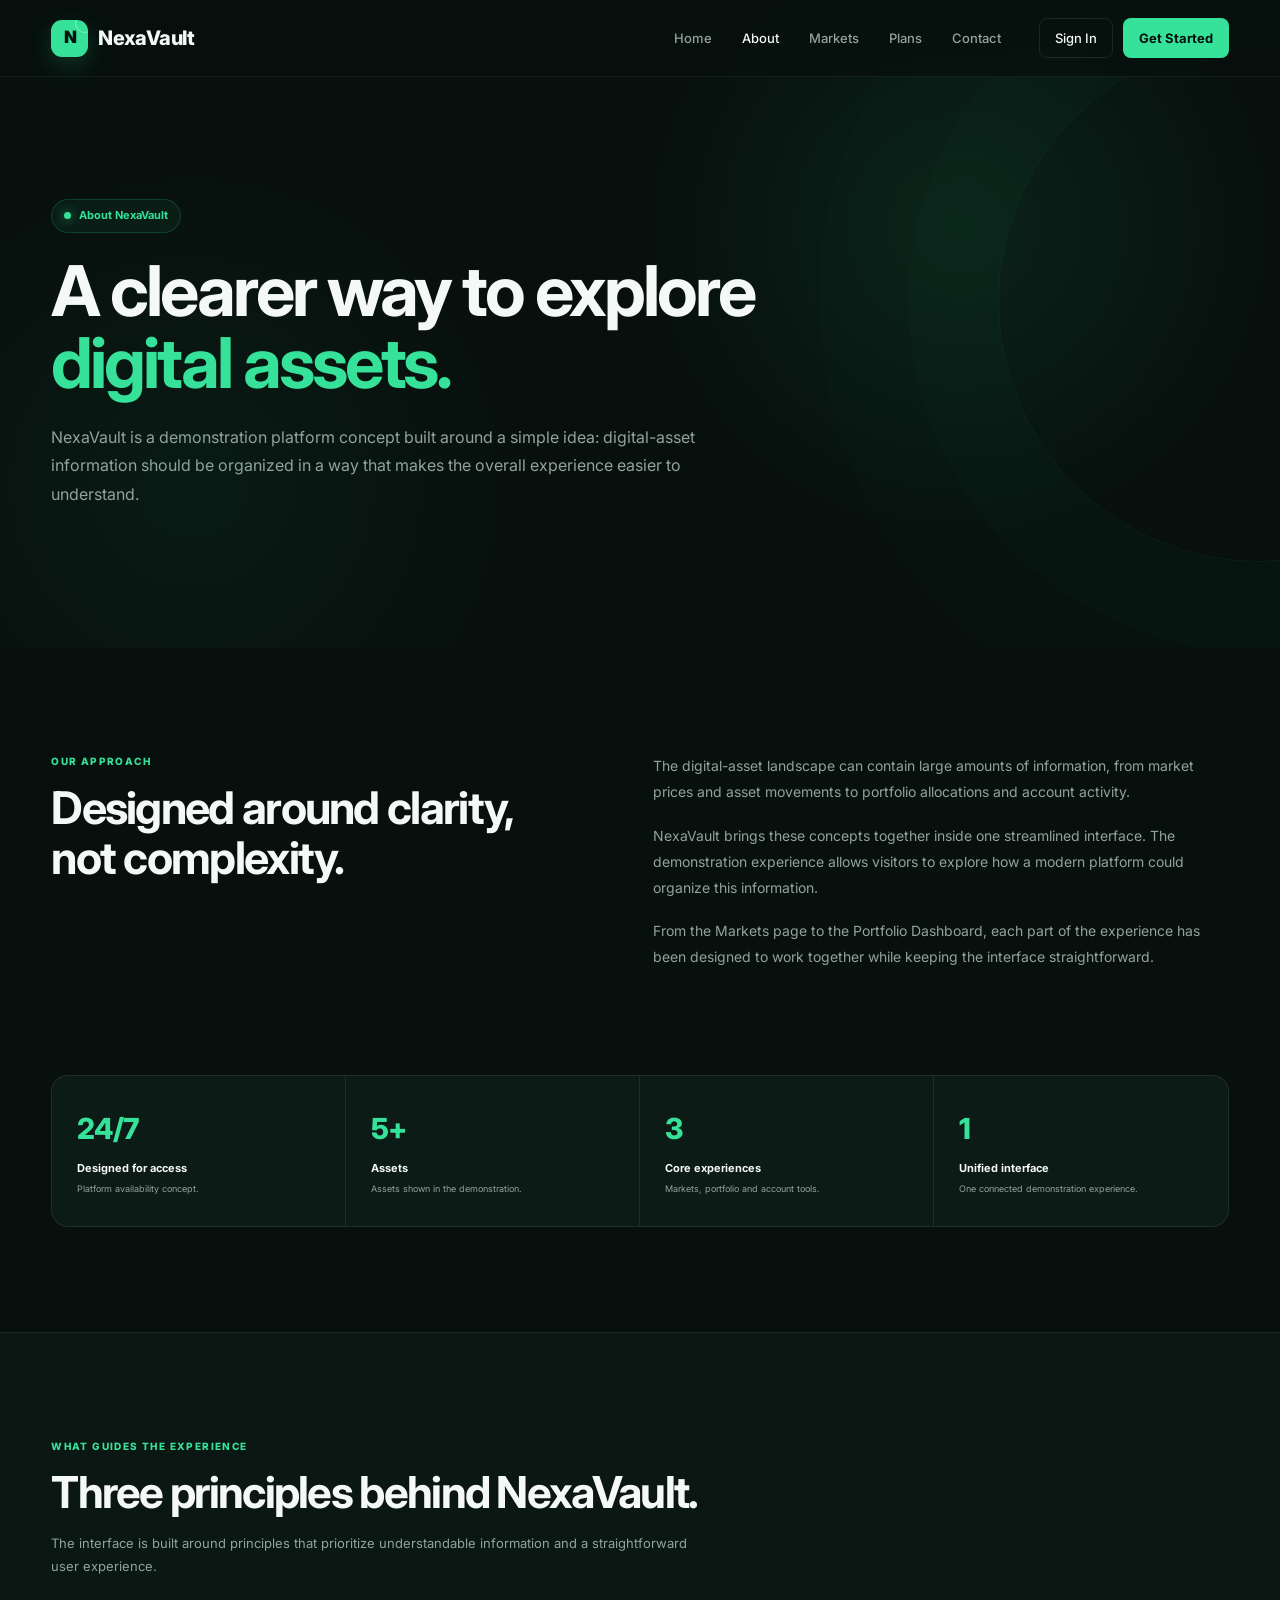
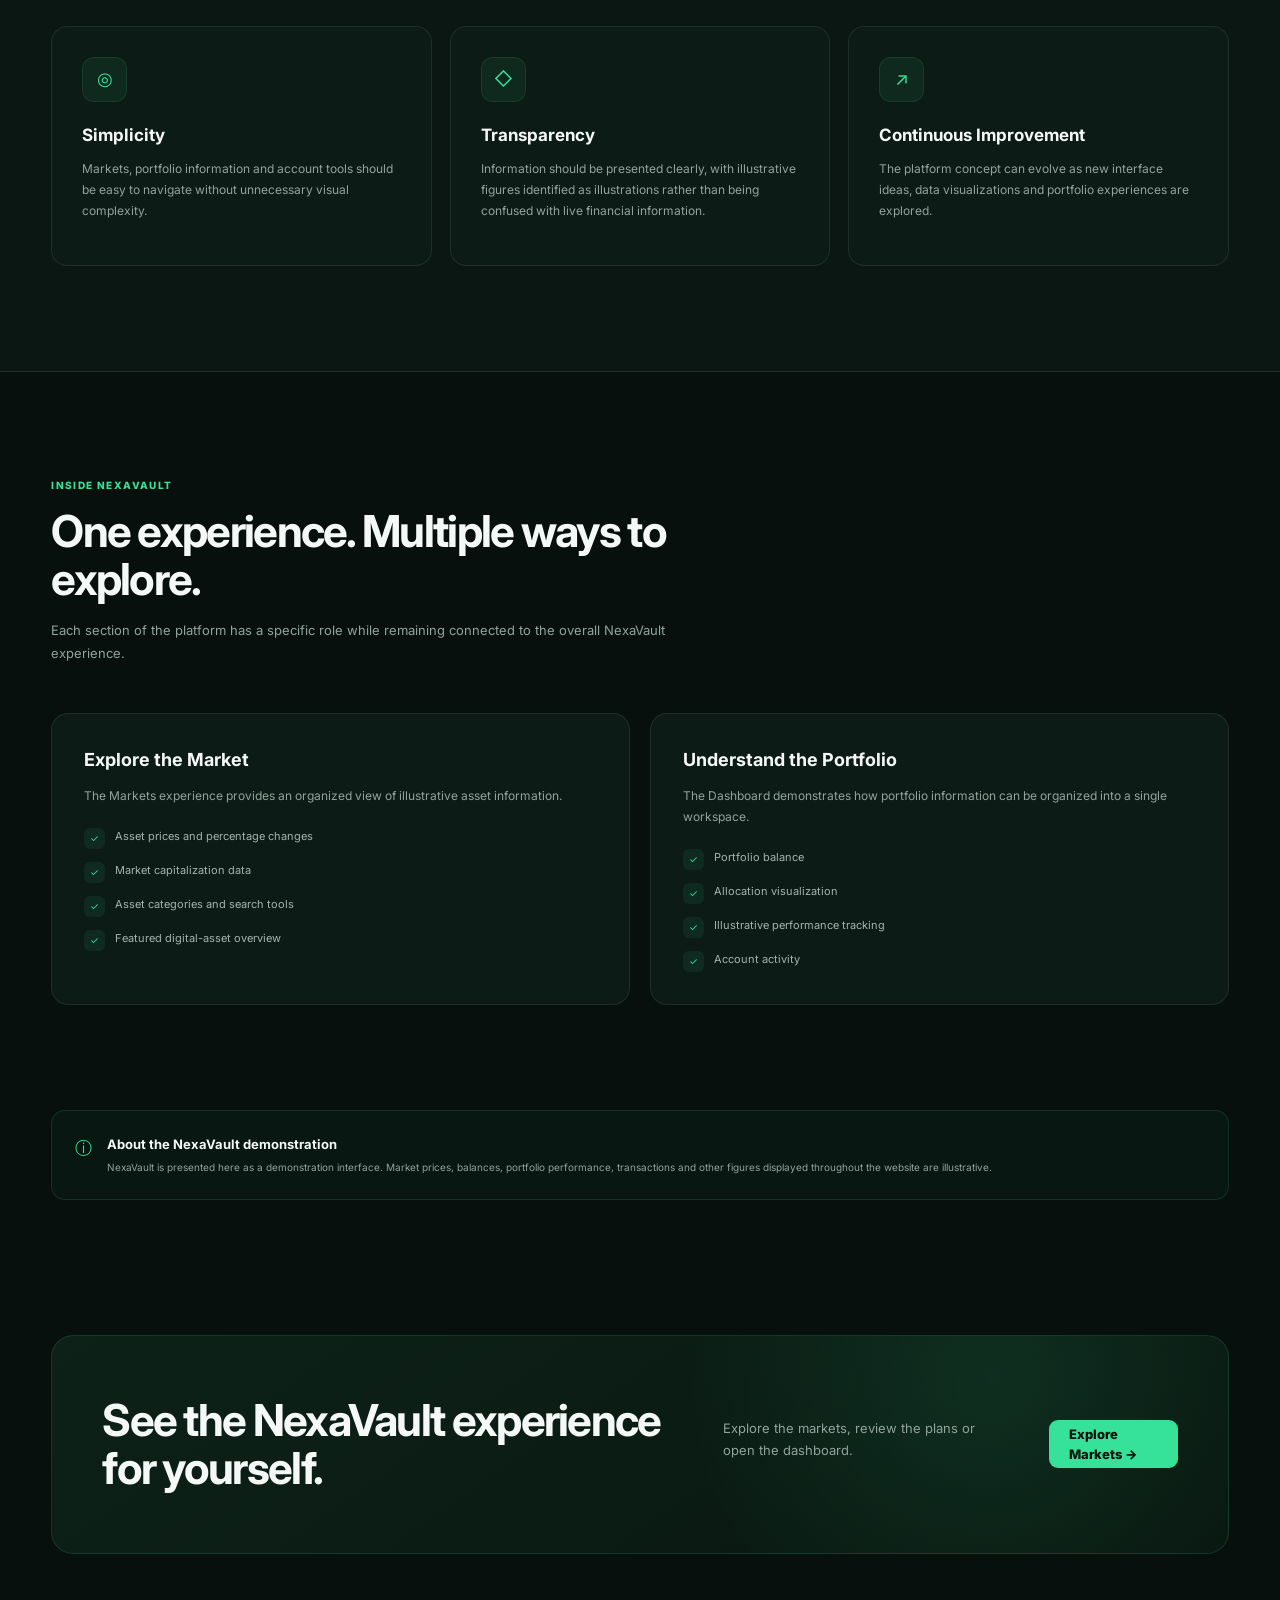
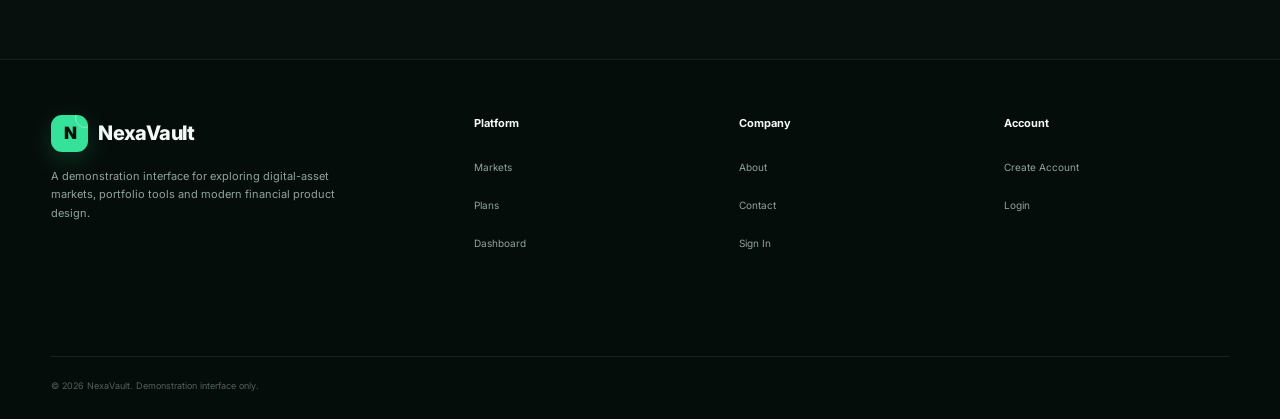
==== about.html @ 1edd9f71 "Initial NexaVault" ====
<!DOCTYPE html>
<html lang="en">

<head>
    <meta charset="UTF-8">
    <meta name="viewport" content="width=device-width, initial-scale=1.0">

    <title>About NexaVault | Explore Digital Assets</title>

    <meta name="description"
        content="Learn about the NexaVault digital asset demonstration platform and its approach to portfolio and market exploration.">

    <link rel="preconnect" href="https://fonts.googleapis.com">
    <link rel="preconnect" href="https://fonts.gstatic.com" crossorigin>

    <link href="https://fonts.googleapis.com/css2?family=Inter:wght@400;500;600;700;800&display=swap" rel="stylesheet">

    <link rel="stylesheet" href="css/style.css">


    <style>
        /* =========================================================
           NEXAVAULT ABOUT PAGE
           Demonstration interface only.
           ========================================================= */


        /* =========================================================
           HEADER
           ========================================================= */

        .header {
            position: fixed;
            top: 0;
            left: 0;
            width: 100%;
            z-index: 1000;

            background: rgba(7, 16, 13, 0.78);
            backdrop-filter: blur(18px);

            border-bottom: 1px solid rgba(255, 255, 255, 0.06);
        }


        .header-inner {
            width: min(1180px, 92%);
            height: 76px;

            margin: auto;

            display: flex;
            align-items: center;
            justify-content: space-between;
        }


        .logo {
            display: flex;
            align-items: center;
            gap: 10px;

            color: var(--text);
            text-decoration: none;

            font-size: 20px;
            font-weight: 800;
            letter-spacing: -0.6px;
        }


        .logo-mark {
            width: 37px;
            height: 37px;

            border-radius: 11px;

            display: flex;
            align-items: center;
            justify-content: center;

            background: var(--green);
            color: #06100c;

            font-size: 17px;
            font-weight: 900;

            box-shadow:
                0 8px 25px rgba(54, 226, 154, 0.18);
        }


        .nav {
            display: flex;
            align-items: center;
            gap: 30px;
        }


        .nav a {
            color: var(--muted);
            text-decoration: none;

            font-size: 13px;
            font-weight: 500;

            transition: 0.2s ease;
        }


        .nav a:hover,
        .nav a.active {
            color: var(--text);
        }


        .nav-actions {
            display: flex;
            gap: 10px;

            margin-left: 8px;
        }


        .nav-login {
            padding: 9px 15px;

            border:
                1px solid rgba(255, 255, 255, 0.09);

            border-radius: 8px;

            color: var(--text) !important;
        }


        .nav-register {
            padding: 10px 16px;

            border-radius: 8px;

            background: var(--green);

            color: #06100c !important;

            font-weight: 700 !important;
        }


        .nav-register:hover {
            background: #49eaa5;
        }


        .menu-toggle {
            display: none;

            border: none;
            background: transparent;

            color: var(--text);

            font-size: 24px;
            cursor: pointer;
        }


        /* =========================================================
           HERO
           ========================================================= */

        .about-hero {
            min-height: 72vh;

            position: relative;
            overflow: hidden;

            display: flex;
            align-items: center;

            padding: 150px 0 90px;

            background:
                radial-gradient(circle at 75% 35%,
                    rgba(54, 226, 154, 0.09),
                    transparent 30%),
                radial-gradient(circle at 15% 75%,
                    rgba(54, 226, 154, 0.05),
                    transparent 27%),
                var(--bg);
        }


        .about-hero::after {
            content: "";

            position: absolute;

            width: 520px;
            height: 520px;

            right: -240px;
            top: 40px;

            border-radius: 50%;

            border:
                1px solid rgba(54, 226, 154, 0.07);

            box-shadow:
                0 0 0 90px rgba(54, 226, 154, 0.012),
                0 0 0 180px rgba(54, 226, 154, 0.008);

            pointer-events: none;
        }


        .about-hero-container {
            width: min(1180px, 92%);
            margin: auto;

            position: relative;
            z-index: 2;
        }


        .hero-badge {
            display: inline-flex;
            align-items: center;
            gap: 8px;

            padding: 7px 12px;

            border-radius: 999px;

            border:
                1px solid rgba(54, 226, 154, 0.18);

            background:
                rgba(54, 226, 154, 0.055);

            color: var(--green);

            font-size: 11px;
            font-weight: 700;

            margin-bottom: 22px;
        }


        .hero-dot {
            width: 7px;
            height: 7px;

            border-radius: 50%;

            background: var(--green);

            box-shadow:
                0 0 12px rgba(54, 226, 154, 0.75);
        }


        .about-hero h1 {
            max-width: 780px;

            margin: 0;

            color: var(--text);

            font-size: clamp(43px, 6vw, 70px);

            line-height: 1.03;

            letter-spacing: -3px;
        }


        .about-hero h1 span {
            color: var(--green);
        }


        .about-hero p {
            max-width: 670px;

            margin: 24px 0 0;

            color: var(--muted);

            font-size: 16px;

            line-height: 1.8;
        }


        /* =========================================================
           INTRO
           ========================================================= */

        .about-section {
            padding: 105px 0;
        }


        .section-container {
            width: min(1180px, 92%);
            margin: auto;
        }


        .about-intro {
            display: grid;

            grid-template-columns:
                0.95fr 1.05fr;

            gap: 80px;

            align-items: start;
        }


        .section-eyebrow {
            color: var(--green);

            font-size: 10px;
            font-weight: 800;

            letter-spacing: 1.4px;

            text-transform: uppercase;

            margin-bottom: 14px;
        }


        .about-intro h2 {
            margin: 0;

            color: var(--text);

            font-size: clamp(30px, 4vw, 45px);

            line-height: 1.12;

            letter-spacing: -1.7px;
        }


        .intro-copy p {
            margin: 0 0 18px;

            color: var(--muted);

            font-size: 14px;

            line-height: 1.85;
        }


        .intro-copy p:last-child {
            margin-bottom: 0;
        }


        /* =========================================================
           STATS
           ========================================================= */

        .stats-section {
            padding: 0 0 105px;
        }


        .stats-grid {
            display: grid;

            grid-template-columns:
                repeat(4, 1fr);

            border:
                1px solid var(--border);

            border-radius: 17px;

            overflow: hidden;

            background: var(--card);
        }


        .stat-card {
            padding: 30px 25px;

            border-right:
                1px solid var(--border);
        }


        .stat-card:last-child {
            border-right: none;
        }


        .stat-value {
            color: var(--green);

            font-size: 29px;
            font-weight: 800;

            letter-spacing: -1px;
        }


        .stat-label {
            margin-top: 7px;

            color: var(--text);

            font-size: 11px;
            font-weight: 700;
        }


        .stat-description {
            margin-top: 5px;

            color: var(--muted);

            font-size: 9px;

            line-height: 1.5;
        }


        /* =========================================================
           VALUES
           ========================================================= */

        .values-section {
            background: var(--bg-light);

            border-top:
                1px solid var(--border);

            border-bottom:
                1px solid var(--border);
        }


        .section-header {
            max-width: 650px;

            margin-bottom: 48px;
        }


        .section-header h2 {
            margin: 0;

            color: var(--text);

            font-size: clamp(30px, 4vw, 44px);

            line-height: 1.1;

            letter-spacing: -1.7px;
        }


        .section-header p {
            margin: 16px 0 0;

            color: var(--muted);

            font-size: 13px;

            line-height: 1.75;
        }


        .values-grid {
            display: grid;

            grid-template-columns:
                repeat(3, 1fr);

            gap: 18px;
        }


        .value-card {
            padding: 30px;

            min-height: 240px;

            border:
                1px solid var(--border);

            border-radius: 16px;

            background: var(--card);

            transition: 0.25s ease;
        }


        .value-card:hover {
            transform: translateY(-4px);

            border-color:
                rgba(54, 226, 154, 0.17);
        }


        .value-icon {
            width: 45px;
            height: 45px;

            display: flex;
            align-items: center;
            justify-content: center;

            border-radius: 12px;

            background:
                rgba(54, 226, 154, 0.07);

            border:
                1px solid rgba(54, 226, 154, 0.11);

            color: var(--green);

            font-size: 18px;
        }


        .value-card h3 {
            margin: 20px 0 9px;

            color: var(--text);

            font-size: 17px;
        }


        .value-card p {
            margin: 0;

            color: var(--muted);

            font-size: 12px;

            line-height: 1.75;
        }


        /* =========================================================
           EXPERIENCE
           ========================================================= */

        .experience-grid {
            display: grid;

            grid-template-columns:
                1fr 1fr;

            gap: 20px;
        }


        .experience-card {
            padding: 32px;

            border:
                1px solid var(--border);

            border-radius: 17px;

            background: var(--card);
        }


        .experience-card h3 {
            margin: 0 0 10px;

            color: var(--text);

            font-size: 18px;
        }


        .experience-card>p {
            margin: 0 0 22px;

            color: var(--muted);

            font-size: 12px;

            line-height: 1.75;
        }


        .experience-list {
            display: grid;

            gap: 13px;
        }


        .experience-item {
            display: flex;

            align-items: flex-start;

            gap: 10px;
        }


        .experience-check {
            width: 21px;
            height: 21px;

            flex-shrink: 0;

            display: flex;
            align-items: center;
            justify-content: center;

            border-radius: 6px;

            background:
                rgba(54, 226, 154, 0.08);

            color: var(--green);

            font-size: 10px;
        }


        .experience-item span {
            color: #a5b3ad;

            font-size: 11px;

            line-height: 1.55;
        }


        /* =========================================================
           DEMO NOTICE
           ========================================================= */

        .notice-section {
            padding-top: 0;
        }


        .notice-box {
            display: flex;

            align-items: flex-start;

            gap: 15px;

            padding: 23px;

            border:
                1px solid rgba(54, 226, 154, 0.13);

            border-radius: 14px;

            background:
                rgba(54, 226, 154, 0.035);
        }


        .notice-icon {
            color: var(--green);

            font-size: 17px;

            margin-top: 1px;
        }


        .notice-box h3 {
            margin: 0 0 5px;

            color: var(--text);

            font-size: 13px;
        }


        .notice-box p {
            margin: 0;

            color: var(--muted);

            font-size: 10px;

            line-height: 1.65;
        }


        /* =========================================================
           CTA
           ========================================================= */

        .cta-section {
            padding: 30px 0 105px;
        }


        .cta-box {
            padding: 60px 50px;

            border-radius: 22px;

            border:
                1px solid rgba(54, 226, 154, 0.14);

            background:
                radial-gradient(circle at 80% 20%,
                    rgba(54, 226, 154, 0.10),
                    transparent 32%),
                linear-gradient(145deg,
                    #0d2119,
                    #091710);
        }


        .cta-box h2 {
            max-width: 650px;

            margin: 0;

            color: var(--text);

            font-size: clamp(30px, 4vw, 44px);

            line-height: 1.1;

            letter-spacing: -1.7px;
        }


        .cta-box p {
            max-width: 600px;

            margin: 15px 0 25px;

            color: var(--muted);

            font-size: 13px;

            line-height: 1.7;
        }


        .primary-btn {
            display: inline-flex;

            align-items: center;
            justify-content: center;

            min-height: 48px;

            padding: 0 20px;

            border-radius: 9px;

            background: var(--green);

            color: #06100c;

            text-decoration: none;

            font-size: 13px;
            font-weight: 800;

            transition: 0.2s ease;
        }


        .primary-btn:hover {
            background: #49eaa5;

            transform: translateY(-1px);
        }


        /* =========================================================
           FOOTER
           ========================================================= */

        .footer {
            border-top:
                1px solid var(--border);

            background: #050d0a;

            padding: 55px 0 25px;
        }


        .footer-container {
            width: min(1180px, 92%);
            margin: auto;
        }


        .footer-grid {
            display: grid;

            grid-template-columns:
                1.7fr 1fr 1fr 1fr;

            gap: 40px;

            padding-bottom: 45px;
        }


        .footer-brand p {
            max-width: 300px;

            margin: 15px 0 0;

            color: var(--muted);

            font-size: 11px;

            line-height: 1.7;
        }


        .footer-column h4 {
            margin: 0 0 15px;

            color: var(--text);

            font-size: 11px;
        }


        .footer-column a {
            display: block;

            margin-bottom: 10px;

            color: var(--muted);

            text-decoration: none;

            font-size: 10px;
        }


        .footer-column a:hover {
            color: var(--green);
        }


        .footer-bottom {
            padding-top: 22px;

            border-top:
                1px solid var(--border);

            display: flex;

            align-items: center;
            justify-content: space-between;

            gap: 20px;

            color: #53615b;

            font-size: 9px;
        }


        /* =========================================================
           RESPONSIVE
           ========================================================= */

        @media (max-width: 850px) {

            .about-intro {
                grid-template-columns: 1fr;

                gap: 35px;
            }


            .stats-grid {
                grid-template-columns:
                    repeat(2, 1fr);
            }


            .stat-card:nth-child(2) {
                border-right: none;
            }


            .stat-card:nth-child(1),
            .stat-card:nth-child(2) {
                border-bottom:
                    1px solid var(--border);
            }


            .values-grid {
                grid-template-columns: 1fr;
            }


            .experience-grid {
                grid-template-columns: 1fr;
            }

        }


        @media (max-width: 760px) {

            .header-inner {
                height: 68px;
            }


            .menu-toggle {
                display: block;
            }


            .nav {
                position: absolute;

                top: 68px;
                left: 0;

                width: 100%;

                display: none;

                flex-direction: column;
                align-items: stretch;

                gap: 0;

                padding: 15px 5% 22px;

                border-bottom:
                    1px solid var(--border);

                background:
                    rgba(7, 16, 13, 0.98);

                backdrop-filter: blur(18px);
            }


            .nav.show {
                display: flex;
            }


            .nav a {
                padding: 12px 0;

                border-bottom:
                    1px solid rgba(255, 255, 255, 0.04);
            }


            .nav-actions {
                display: grid;

                grid-template-columns:
                    1fr 1fr;

                margin: 10px 0 0;

                gap: 10px;
            }


            .nav-login,
            .nav-register {
                text-align: center;
            }

        }


        @media (max-width: 560px) {

            .about-hero {
                min-height: auto;

                padding: 125px 0 75px;
            }


            .about-hero h1 {
                font-size: 43px;

                letter-spacing: -2.2px;
            }


            .about-hero p {
                font-size: 14px;
            }


            .about-section {
                padding: 80px 0;
            }


            .stats-section {
                padding-bottom: 80px;
            }


            .stats-grid {
                grid-template-columns: 1fr;
            }


            .stat-card {
                border-right: none !important;

                border-bottom:
                    1px solid var(--border);
            }


            .stat-card:last-child {
                border-bottom: none;
            }


            .cta-box {
                padding: 40px 25px;
            }


            .footer-grid {
                grid-template-columns: 1fr;
            }


            .footer-bottom {
                flex-direction: column;

                align-items: flex-start;
            }

        }
    </style>

</head>


<body class="page-enter">


    <!-- =========================================================
         HEADER
         ========================================================= -->

    <header class="header">

        <div class="header-inner">


            <a href="index.html" class="logo">

                <span class="logo-mark">
                    N
                </span>

                <span>
                    NexaVault
                </span>

            </a>


            <button class="menu-toggle" id="menuToggle" aria-label="Open navigation">
                ☰
            </button>


            <nav class="nav">

                <a href="index.html">
                    Home
                </a>

                <a href="about.html" class="active">
                    About
                </a>

                <a href="markets.html">
                    Markets
                </a>

                <a href="plans.html">
                    Plans
                </a>

                <a href="contact.html">
                    Contact
                </a>


                <div class="nav-actions">

                    <a href="login.html" class="nav-login">
                        Sign In
                    </a>

                    <a href="register.html" class="nav-register">
                        Get Started
                    </a>

                </div>

            </nav>

        </div>

    </header>



    <!-- =========================================================
         HERO
         ========================================================= -->

    <section class="about-hero">

        <div class="about-hero-container">

            <div class="hero-badge">

                <span class="hero-dot"></span>

                About NexaVault

            </div>


            <h1>

                A clearer way to explore
                <span>digital assets.</span>

            </h1>


            <p>

                NexaVault is a demonstration platform concept
                built around a simple idea: digital-asset
                information should be organized in a way that
                makes the overall experience easier to understand.

            </p>

        </div>

    </section>



    <!-- =========================================================
         INTRODUCTION
         ========================================================= -->

    <section class="about-section">

        <div class="section-container">

            <div class="about-intro">


                <div>

                    <div class="section-eyebrow">
                        Our Approach
                    </div>

                    <h2>
                        Designed around clarity,
                        not complexity.
                    </h2>

                </div>


                <div class="intro-copy">

                    <p>
                        The digital-asset landscape can contain
                        large amounts of information, from market
                        prices and asset movements to portfolio
                        allocations and account activity.
                    </p>


                    <p>
                        NexaVault brings these concepts together
                        inside one streamlined interface. The
                        demonstration experience allows visitors
                        to explore how a modern platform could
                        organize this information.
                    </p>


                    <p>
                        From the Markets page to the Portfolio
                        Dashboard, each part of the experience
                        has been designed to work together while
                        keeping the interface straightforward.
                    </p>

                </div>

            </div>

        </div>

    </section>



    <!-- =========================================================
         STATS
         ========================================================= -->

    <section class="stats-section">

        <div class="section-container">

            <div class="stats-grid">


                <div class="stat-card">

                    <div class="stat-value">
                        24/7
                    </div>

                    <div class="stat-label">
                        Designed for access
                    </div>

                    <div class="stat-description">
                        Platform availability concept.
                    </div>

                </div>


                <div class="stat-card">

                    <div class="stat-value">
                        5+
                    </div>

                    <div class="stat-label">
                        Assets
                    </div>

                    <div class="stat-description">
                        Assets shown in the demonstration.
                    </div>

                </div>


                <div class="stat-card">

                    <div class="stat-value">
                        3
                    </div>

                    <div class="stat-label">
                        Core experiences
                    </div>

                    <div class="stat-description">
                        Markets, portfolio and account tools.
                    </div>

                </div>


                <div class="stat-card">

                    <div class="stat-value">
                        1
                    </div>

                    <div class="stat-label">
                        Unified interface
                    </div>

                    <div class="stat-description">
                        One connected demonstration experience.
                    </div>

                </div>

            </div>

        </div>

    </section>



    <!-- =========================================================
         VALUES
         ========================================================= -->

    <section class="about-section values-section">

        <div class="section-container">


            <div class="section-header">

                <div class="section-eyebrow">
                    What Guides the Experience
                </div>

                <h2>
                    Three principles behind NexaVault.
                </h2>

                <p>
                    The interface is built around principles that
                    prioritize understandable information and a
                    straightforward user experience.
                </p>

            </div>


            <div class="values-grid">

                <article class="value-card">

                    <div class="value-icon">
                        ◎
                    </div>

                    <h3>
                        Simplicity
                    </h3>

                    <p>
                        Markets, portfolio information and account
                        tools should be easy to navigate without
                        unnecessary visual complexity.
                    </p>

                </article>


                <article class="value-card">

                    <div class="value-icon">
                        ◇
                    </div>

                    <h3>
                        Transparency
                    </h3>

                    <p>
                        Information should be presented clearly,
                        with illustrative figures identified as illustrations
                        rather than being confused with live
                        financial information.
                    </p>

                </article>


                <article class="value-card">

                    <div class="value-icon">
                        ↗
                    </div>

                    <h3>
                        Continuous Improvement
                    </h3>

                    <p>
                        The platform concept can evolve as new
                        interface ideas, data visualizations and
                        portfolio experiences are explored.
                    </p>

                </article>

            </div>

        </div>

    </section>



    <!-- =========================================================
         EXPERIENCE
         ========================================================= -->

    <section class="about-section">

        <div class="section-container">


            <div class="section-header">

                <div class="section-eyebrow">
                    Inside NexaVault
                </div>

                <h2>
                    One experience. Multiple ways to explore.
                </h2>

                <p>
                    Each section of the platform has a specific
                    role while remaining connected to the overall
                    NexaVault experience.
                </p>

            </div>


            <div class="experience-grid">


                <div class="experience-card">

                    <h3>
                        Explore the Market
                    </h3>

                    <p>
                        The Markets experience provides an
                        organized view of illustrative asset
                        information.
                    </p>


                    <div class="experience-list">


                        <div class="experience-item">

                            <div class="experience-check">
                                ✓
                            </div>

                            <span>
                                Asset prices and percentage changes
                            </span>

                        </div>


                        <div class="experience-item">

                            <div class="experience-check">
                                ✓
                            </div>

                            <span>
                            Market capitalization data
                            </span>

                        </div>


                        <div class="experience-item">

                            <div class="experience-check">
                                ✓
                            </div>

                            <span>
                                Asset categories and search tools
                            </span>

                        </div>


                        <div class="experience-item">

                            <div class="experience-check">
                                ✓
                            </div>

                            <span>
                                Featured digital-asset overview
                            </span>

                        </div>

                    </div>

                </div>



                <div class="experience-card">

                    <h3>
                        Understand the Portfolio
                    </h3>

                    <p>
                        The Dashboard demonstrates how portfolio
                        information can be organized into a
                        single workspace.
                    </p>


                    <div class="experience-list">


                        <div class="experience-item">

                            <div class="experience-check">
                                ✓
                            </div>

                            <span>
                            Portfolio balance
                            </span>

                        </div>


                        <div class="experience-item">

                            <div class="experience-check">
                                ✓
                            </div>

                            <span>
                                Allocation visualization
                            </span>

                        </div>


                        <div class="experience-item">

                            <div class="experience-check">
                                ✓
                            </div>

                            <span>
                                Illustrative performance tracking
                            </span>

                        </div>


                        <div class="experience-item">

                            <div class="experience-check">
                                ✓
                            </div>

                            <span>
                            Account activity
                            </span>

                        </div>

                    </div>

                </div>

            </div>

        </div>

    </section>



    <!-- =========================================================
         DEMO NOTICE
         ========================================================= -->

    <section class="about-section notice-section">

        <div class="section-container">

            <div class="notice-box">

                <div class="notice-icon">
                    ⓘ
                </div>


                <div>

                    <h3>
                        About the NexaVault demonstration
                    </h3>

                    <p>
                        NexaVault is presented here as a
                        demonstration interface. Market prices,
                        balances, portfolio performance,
                        transactions and other figures displayed
                        throughout the website are illustrative.
                        
                    </p>

                </div>

            </div>

        </div>

    </section>



    <!-- =========================================================
         CTA
         ========================================================= -->

    <section class="cta-section">

        <div class="section-container">

            <div class="cta-box">

                <h2>
                    See the NexaVault experience for yourself.
                </h2>


                <p>
                    Explore the markets, review the plans
                    or open the dashboard.
                </p>


                <a href="markets.html" class="primary-btn">
                    Explore Markets →
                </a>

            </div>

        </div>

    </section>



    <!-- =========================================================
         FOOTER
         ========================================================= -->

    <footer class="footer">

        <div class="footer-container">


            <div class="footer-grid">


                <div class="footer-brand">

                    <a href="index.html" class="logo">

                        <span class="logo-mark">
                            N
                        </span>

                        <span>
                            NexaVault
                        </span>

                    </a>


                    <p>
                        A demonstration interface for exploring
                        digital-asset markets, portfolio tools and
                        modern financial product design.
                    </p>

                </div>


                <div class="footer-column">

                    <h4>
                        Platform
                    </h4>

                    <a href="markets.html">
                        Markets
                    </a>

                    <a href="plans.html">
                        Plans
                    </a>

                    <a href="dashboard.html">
                        Dashboard
                    </a>

                </div>


                <div class="footer-column">

                    <h4>
                        Company
                    </h4>

                    <a href="about.html">
                        About
                    </a>

                    <a href="contact.html">
                        Contact
                    </a>

                    <a href="login.html">
                        Sign In
                    </a>

                </div>


                <div class="footer-column">

                    <h4>
                        Account
                    </h4>

                    <a href="register.html">
                        Create Account
                    </a>

                    <a href="login.html">
                        Login
                    </a>

                </div>

            </div>


            <div class="footer-bottom">

                <span>
                    © 2026 NexaVault. Demonstration interface only.
                </span>

                <!-- <span>
                     No financial or investment advices are provided.
                </span> -->

            </div>

        </div>

    </footer>



    <!-- =========================================================
         JAVASCRIPT
         ========================================================= -->

    <script>

        const menuToggle =
            document.getElementById("menuToggle");

        const nav =
            document.querySelector(".nav");


        if (menuToggle && nav) {

            menuToggle.addEventListener("click", () => {

                nav.classList.toggle("show");

            });

        }


        document
            .querySelectorAll(".nav a")
            .forEach(link => {

                link.addEventListener("click", () => {

                    if (nav) {
                        nav.classList.remove("show");
                    }

                });

            });


        window.addEventListener("scroll", () => {

            const header =
                document.querySelector(".header");

            if (!header) return;


            if (window.scrollY > 30) {

                header.style.background =
                    "rgba(7,16,13,0.96)";

            } else {

                header.style.background =
                    "rgba(7,16,13,0.78)";

            }

        });

    </script>


</body>

</html>
---- css/style.css ----
* {
    margin: 0;
    padding: 0;
    box-sizing: border-box;
}

:root {
    --bg: #07100d;
    --bg-light: #0b1713;
    --card: #0d1b16;
    --card-hover: #11231c;
    --green: #36e29a;
    --green-dark: #1dbb7a;
    --text: #f4f8f6;
    --muted: #91a39b;
    --border: rgba(255, 255, 255, 0.08);
}

html {
    scroll-behavior: smooth;
}

body {
    font-family: "Inter", sans-serif;
    background: var(--bg);
    color: var(--text);
    line-height: 1.6;
}

a {
    text-decoration: none;
    color: inherit;
}

.container {
    width: min(1180px, 92%);
    margin: auto;
}


/* ================= HEADER ================= */

.header {
    position: fixed;
    top: 0;
    left: 0;
    width: 100%;
    z-index: 1000;

    background: rgba(7, 16, 13, 0.88);
    backdrop-filter: blur(18px);

    border-bottom: 1px solid var(--border);
}

.nav-container {
    height: 78px;

    display: flex;
    align-items: center;
    justify-content: space-between;
}

.logo {
    display: flex;
    align-items: center;
    gap: 10px;

    font-size: 20px;
    font-weight: 800;
}

.logo>span:last-child span {
    color: var(--green);
}

.logo-icon {
    width: 36px;
    height: 36px;

    display: grid;
    place-items: center;

    border-radius: 10px;

    background: var(--green);
    color: #06100c;

    font-weight: 900;
}

.nav {
    display: flex;
    gap: 30px;
}

.nav a {
    color: var(--muted);
    font-size: 14px;
    transition: .25s;
}

.nav a:hover,
.nav a.active {
    color: white;
}

.nav-buttons {
    display: flex;
    align-items: center;
    gap: 12px;
}

.login-btn {
    font-size: 14px;
    color: var(--muted);
}

.primary-btn {
    display: inline-flex;
    align-items: center;
    justify-content: center;
    gap: 10px;

    padding: 14px 22px;

    border-radius: 9px;

    background: var(--green);
    color: #05100c;

    font-size: 14px;
    font-weight: 700;

    transition: .25s;
}

.primary-btn:hover {
    transform: translateY(-2px);
    background: #55eca9;
}

.primary-btn.small {
    padding: 10px 17px;
}

.menu-toggle {
    display: none;

    background: none;
    border: none;

    color: white;
    font-size: 25px;
}


/* ================= HERO ================= */

.hero {
    min-height: 850px;

    padding-top: 170px;
    padding-bottom: 100px;

    position: relative;
    overflow: hidden;
}

.hero-glow {
    position: absolute;

    width: 600px;
    height: 600px;

    right: -200px;
    top: 80px;

    background: rgba(54, 226, 154, .08);

    filter: blur(100px);
    border-radius: 50%;
}

.hero-container {
    min-height: 600px;

    display: grid;
    grid-template-columns: 1fr 480px;

    gap: 80px;

    align-items: center;
}

.hero-badge {
    display: inline-flex;
    align-items: center;
    gap: 9px;

    padding: 7px 13px;

    border: 1px solid rgba(54, 226, 154, .2);

    border-radius: 30px;

    color: var(--green);

    font-size: 12px;
    font-weight: 600;

    margin-bottom: 25px;
}

.hero-badge span {
    width: 7px;
    height: 7px;

    border-radius: 50%;

    background: var(--green);
}

.hero h1 {
    max-width: 680px;

    font-size: clamp(45px, 6vw, 74px);

    line-height: 1.03;

    letter-spacing: -3px;

    margin-bottom: 25px;
}

.hero h1 span {
    color: var(--green);
}

.hero-content>p {
    max-width: 590px;

    color: var(--muted);

    font-size: 17px;

    margin-bottom: 35px;
}

.hero-buttons {
    display: flex;
    gap: 13px;

    margin-bottom: 22px;
}

.secondary-btn {
    padding: 14px 22px;

    border: 1px solid var(--border);

    border-radius: 9px;

    font-size: 14px;
    font-weight: 600;

    transition: .25s;
}

.secondary-btn:hover {
    background: rgba(255, 255, 255, .04);
}

.hero-note {
    color: var(--muted);
    font-size: 12px;
}

.hero-note span {
    color: var(--green);
    margin-right: 6px;
}


/* ================= PORTFOLIO CARD ================= */

.hero-card {
    position: relative;

    padding: 27px;

    border-radius: 20px;

    background: linear-gradient(145deg,
            rgba(17, 35, 28, .95),
            rgba(8, 19, 15, .98));

    border: 1px solid var(--border);

    box-shadow:
        0 30px 80px rgba(0, 0, 0, .35);
}

.card-header {
    display: flex;
    justify-content: space-between;
    align-items: center;
}

.card-header small,
.asset small {
    color: var(--muted);
    font-size: 11px;
}

.card-header h3 {
    margin-top: 3px;
    font-size: 15px;
}

.status-dot {
    width: 9px;
    height: 9px;

    background: var(--green);

    border-radius: 50%;

    box-shadow: 0 0 15px var(--green);
}

.portfolio-value {
    font-size: 37px;
    font-weight: 800;

    margin-top: 25px;
}

.portfolio-change {
    display: flex;
    gap: 9px;
    align-items: center;

    font-size: 12px;

    margin-top: 5px;
}

.portfolio-change span {
    color: var(--green);
    font-weight: 700;
}

.portfolio-change small {
    color: var(--muted);
}

.chart {
    height: 150px;

    margin: 25px 0;

    position: relative;

    overflow: hidden;

    border-bottom: 1px solid var(--border);
}

.chart-line {
    position: absolute;

    width: 120%;
    height: 100%;

    left: -5%;

    background:
        linear-gradient(145deg,
            transparent 48%,
            var(--green) 49%,
            var(--green) 50%,
            transparent 51%);

    transform: skewY(-12deg);

    opacity: .8;
}

.asset-list {
    display: flex;
    flex-direction: column;
    gap: 17px;
}

.asset {
    display: flex;
    align-items: center;
    justify-content: space-between;
}

.asset-left {
    display: flex;
    align-items: center;
    gap: 11px;
}

.coin {
    width: 34px;
    height: 34px;

    display: grid;
    place-items: center;

    border-radius: 50%;

    font-weight: 800;
}

.btc {
    background: #f7931a;
    color: white;
}

.eth {
    background: #627eea;
    color: white;
}

.sol {
    background: #9945ff;
    color: white;
}

.asset-left strong {
    display: block;
    font-size: 13px;
}

.asset-right {
    text-align: right;
}

.asset-right strong {
    display: block;
    font-size: 13px;
}

.asset-right small {
    color: var(--green);
}


/* ================= TRUST ================= */

.trust-section {
    padding: 28px 0;

    border-top: 1px solid var(--border);
    border-bottom: 1px solid var(--border);
}

.trust-section p {
    color: #607169;

    text-align: center;

    font-size: 10px;
    font-weight: 700;

    letter-spacing: 2px;

    margin-bottom: 20px;
}

.trust-items {
    display: flex;
    justify-content: space-between;

    color: #73847d;

    font-size: 12px;
    font-weight: 600;

    letter-spacing: 1px;
}


/* ================= SECTIONS ================= */

.section {
    padding: 120px 0;
}

.section-heading {
    max-width: 700px;

    margin-bottom: 55px;
}

.eyebrow {
    display: block;

    color: var(--green);

    font-size: 11px;
    font-weight: 800;

    letter-spacing: 2px;

    margin-bottom: 13px;
}

.section-heading h2 {
    font-size: 43px;

    line-height: 1.1;

    letter-spacing: -1.5px;

    margin-bottom: 18px;
}

.section-heading h2 span {
    color: var(--green);
}

.section-heading p {
    color: var(--muted);

    font-size: 15px;
}


/* ================= FEATURES ================= */

.feature-grid {
    display: grid;

    grid-template-columns: repeat(3, 1fr);

    gap: 18px;
}

.feature-card {
    padding: 30px;

    border: 1px solid var(--border);

    background: var(--card);

    border-radius: 15px;

    transition: .3s;
}

.feature-card:hover {
    transform: translateY(-5px);
    background: var(--card-hover);
    border-color: rgba(54, 226, 154, .2);
}

.feature-icon {
    width: 45px;
    height: 45px;

    display: grid;
    place-items: center;

    border-radius: 12px;

    background: rgba(54, 226, 154, .1);

    color: var(--green);

    font-size: 20px;

    margin-bottom: 25px;
}

.feature-card h3 {
    font-size: 18px;

    margin-bottom: 10px;
}

.feature-card p {
    color: var(--muted);

    font-size: 13px;

    margin-bottom: 25px;
}

.feature-card a {
    color: var(--green);

    font-size: 12px;
    font-weight: 700;
}


/* ================= CTA ================= */

.cta-section {
    padding-bottom: 120px;
}

.cta-box {
    padding: 55px;

    display: flex;
    justify-content: space-between;
    align-items: center;

    gap: 40px;

    border: 1px solid rgba(54, 226, 154, .14);

    border-radius: 18px;

    background:
        radial-gradient(circle at 80% 50%,
            rgba(54, 226, 154, .09),
            transparent 45%),
        var(--card);
}

.cta-box h2 {
    font-size: 35px;

    line-height: 1.1;

    margin-bottom: 12px;
}

.cta-box p {
    color: var(--muted);

    font-size: 14px;

    max-width: 550px;
}


/* ================= FOOTER ================= */

.footer {
    border-top: 1px solid var(--border);

    padding: 70px 0 25px;
}

.footer-grid {
    display: grid;

    grid-template-columns: 2fr 1fr 1fr 1fr;

    gap: 50px;
}

.footer-brand p {
    color: var(--muted);

    font-size: 12px;

    max-width: 330px;

    margin-top: 20px;
}

.footer-column {
    display: flex;
    flex-direction: column;

    gap: 12px;
}

.footer-column h4 {
    font-size: 13px;

    margin-bottom: 7px;
}

.footer-column a {
    color: var(--muted);

    font-size: 12px;
}

.footer-column a:hover {
    color: var(--green);
}

.footer-bottom {
    display: flex;

    justify-content: space-between;

    gap: 30px;

    padding-top: 35px;
    margin-top: 50px;

    border-top: 1px solid var(--border);

    color: #5d6d66;

    font-size: 10px;
}

.risk-note {
    max-width: 500px;

    text-align: right;
}


/* ================= MOBILE ================= */

@media(max-width: 850px) {

    .nav {
        display: none;

        position: absolute;

        top: 78px;
        left: 0;

        width: 100%;

        padding: 25px;

        flex-direction: column;

        background: var(--bg-light);

        border-bottom: 1px solid var(--border);
    }

    .nav.show {
        display: flex;
    }

    .nav-buttons {
        display: none;
    }

    .menu-toggle {
        display: block;
    }

    .hero {
        padding-top: 135px;
    }

    .hero-container {
        grid-template-columns: 1fr;

        gap: 60px;
    }

    .hero h1 {
        letter-spacing: -2px;
    }

    .hero-card {
        max-width: 520px;
    }

    .trust-items {
        flex-wrap: wrap;

        gap: 20px;
        justify-content: center;
    }

    .feature-grid {
        grid-template-columns: 1fr;
    }

    .cta-box {
        flex-direction: column;
        align-items: flex-start;
    }

    .footer-grid {
        grid-template-columns: 1fr 1fr;
    }

    .footer-bottom {
        flex-direction: column;
    }

    .risk-note {
        text-align: left;
    }
}


@media(max-width: 500px) {

    .hero {
        min-height: auto;
        padding-bottom: 80px;
    }

    .hero h1 {
        font-size: 43px;
    }

    .hero-content>p {
        font-size: 15px;
    }

    .hero-buttons {
        flex-direction: column;
        align-items: stretch;
    }

    .secondary-btn {
        text-align: center;
    }

    .hero-card {
        padding: 20px;
    }

    .portfolio-value {
        font-size: 31px;
    }

    .section {
        padding: 80px 0;
    }

    .section-heading h2 {
        font-size: 34px;
    }

    .cta-box {
        padding: 30px;
    }

    .cta-box h2 {
        font-size: 29px;
    }

    .footer-grid {
        grid-template-columns: 1fr;
    }
}

/* =========================================================
   GLOBAL INTERACTION POLISH
========================================================= */

.demo-toast {
    position: fixed;
    left: 50%;
    bottom: 28px;
    transform: translate(-50%, 20px);
    z-index: 9999;

    max-width: min(420px, calc(100vw - 32px));

    padding: 13px 17px;

    border: 1px solid rgba(54, 226, 154, 0.22);
    border-radius: 11px;

    background: rgba(9, 22, 16, 0.96);

    color: #c7e9da;

    font-size: 12px;
    line-height: 1.5;

    text-align: center;

    box-shadow:
        0 15px 45px rgba(0, 0, 0, 0.35);

    opacity: 0;

    pointer-events: none;

    transition:
        opacity 0.25s ease,
        transform 0.25s ease;

    backdrop-filter: blur(14px);
}

.demo-toast.show {
    opacity: 1;
    transform: translate(-50%, 0);
}


/* =========================================================
   BETTER BUTTON FEEDBACK
========================================================= */

.btn,
.cta-btn,
.submit-btn {
    -webkit-tap-highlight-color: transparent;
}

.btn:active,
.cta-btn:active,
.submit-btn:active {
    transform: translateY(0) scale(0.98);
}


/* =========================================================
   ACCESSIBILITY
========================================================= */

button:focus-visible,
a:focus-visible,
input:focus-visible,
select:focus-visible,
textarea:focus-visible {
    outline: 2px solid var(--green);
    outline-offset: 3px;
}


/* =========================================================
   MOBILE NAVIGATION POLISH
========================================================= */

@media (max-width: 800px) {

    .nav.show {
        animation: navDrop 0.2s ease forwards;
    }

    @keyframes navDrop {

        from {
            opacity: 0;
            transform: translateY(-8px);
        }

        to {
            opacity: 1;
            transform: translateY(0);
        }

    }

}

/* =========================================================
   DASHBOARD SIDEBAR NAVIGATION
========================================================= */

.sidebar-nav {
    display: flex;
    flex-direction: column;
    gap: 6px;
    width: 100%;
}

.sidebar-nav a {
    display: flex;
    align-items: center;
    width: 100%;
    min-height: 44px;

    padding: 11px 14px;

    border-radius: 10px;

    color: var(--muted);
    background: transparent;

    text-decoration: none;

    font-size: 13px;
    font-weight: 500;

    transition:
        color 0.2s ease,
        background 0.2s ease,
        transform 0.2s ease;
}

.sidebar-nav a:hover {
    color: var(--text);
    background: rgba(54, 226, 154, 0.07);
}

.sidebar-nav a.active {
    color: var(--green);
    background: rgba(54, 226, 154, 0.10);
    font-weight: 700;
}

.sidebar-nav a:active {
    transform: scale(0.98);
}


/* =========================================================
   SIDEBAR SECTIONS
========================================================= */

.sidebar-section {
    margin-bottom: 22px;
}

.sidebar-section-title {
    padding: 0 14px;
    margin-bottom: 8px;

    color: #60736a;

    font-size: 10px;
    font-weight: 700;

    text-transform: uppercase;
    letter-spacing: 0.1em;
}


/* =========================================================
   SIDEBAR DIVIDER
========================================================= */

.sidebar-divider {
    height: 1px;
    width: 100%;

    margin: 18px 0;

    background: var(--border);
}


/* =========================================================
   DEMO ACTION LINKS
========================================================= */

.sidebar-nav a[data-demo-action] {
    cursor: pointer;
}

.sidebar-nav a[data-demo-action]:hover {
    color: var(--green);
}


/* =========================================================
   LOG OUT
========================================================= */

.sidebar-nav a.logout-link {
    margin-top: 8px;
    color: #aebbb5;
}

.sidebar-nav a.logout-link:hover {
    color: #ff9a9a;
    background: rgba(255, 100, 100, 0.06);
}


/* =========================================================
   MOBILE SIDEBAR
========================================================= */

@media (max-width: 800px) {

    .sidebar-nav {
        gap: 4px;
    }

    .sidebar-nav a {
        min-height: 46px;
        padding: 12px 15px;
        font-size: 13px;
    }

}

/* =========================================================
   NEXAVAULT BRAND SYSTEM
========================================================= */

:root {
    --green-glow: rgba(54, 226, 154, 0.18);
    --green-soft: rgba(54, 226, 154, 0.08);

    --surface-1: rgba(255, 255, 255, 0.025);
    --surface-2: rgba(255, 255, 255, 0.045);

    --border-soft: rgba(255, 255, 255, 0.055);
    --border-green: rgba(54, 226, 154, 0.18);
}


/* =========================================================
   LOGO
========================================================= */

.logo {
    display: inline-flex;
    align-items: center;
    gap: 10px;

    color: var(--text);
    text-decoration: none;

    font-size: 17px;
    font-weight: 800;
    letter-spacing: -0.025em;

    transition: opacity 0.2s ease;
}

.logo:hover {
    opacity: 0.9;
}

.logo-mark {
    position: relative;

    width: 35px;
    height: 35px;

    display: inline-flex;
    align-items: center;
    justify-content: center;

    border-radius: 10px;

    background:
        linear-gradient(145deg,
            var(--green),
            var(--green-dark));

    color: #04110b;

    font-size: 17px;
    font-weight: 900;

    box-shadow:
        0 8px 25px rgba(54, 226, 154, 0.15);

    overflow: hidden;
}

.logo-mark::after {
    content: "";

    position: absolute;

    width: 18px;
    height: 18px;

    border-radius: 50%;

    border: 1px solid rgba(255, 255, 255, 0.35);

    top: -7px;
    right: -7px;
}


/* =========================================================
   PREMIUM CARD SYSTEM
========================================================= */

.nv-card {
    position: relative;

    background:
        linear-gradient(145deg,
            rgba(15, 31, 25, 0.96),
            rgba(8, 17, 13, 0.96));

    border: 1px solid var(--border-soft);

    border-radius: 18px;

    box-shadow:
        0 15px 45px rgba(0, 0, 0, 0.12);

    transition:
        transform 0.25s ease,
        border-color 0.25s ease,
        box-shadow 0.25s ease;
}

.nv-card:hover {
    transform: translateY(-4px);

    border-color: var(--border-green);

    box-shadow:
        0 20px 55px rgba(0, 0, 0, 0.2),
        0 0 35px rgba(54, 226, 154, 0.035);
}


/* =========================================================
   GLOW EFFECT
========================================================= */

.nv-glow {
    position: relative;
}

.nv-glow::before {
    content: "";

    position: absolute;

    width: 240px;
    height: 240px;

    border-radius: 50%;

    background: var(--green-glow);

    filter: blur(80px);

    pointer-events: none;

    opacity: 0.45;
}


/* =========================================================
   PREMIUM SECTION LABEL
========================================================= */

.nv-eyebrow {
    display: inline-flex;
    align-items: center;
    gap: 8px;

    color: var(--green);

    font-size: 11px;
    font-weight: 800;

    letter-spacing: 0.12em;
    text-transform: uppercase;
}

.nv-eyebrow::before {
    content: "";

    width: 20px;
    height: 1px;

    background: var(--green);
}


/* =========================================================
   STATUS DOT
========================================================= */

.nv-status {
    display: inline-flex;
    align-items: center;
    gap: 7px;

    color: var(--muted);

    font-size: 11px;
    font-weight: 500;
}

.nv-status::before {
    content: "";

    width: 7px;
    height: 7px;

    border-radius: 50%;

    background: var(--green);

    box-shadow:
        0 0 10px rgba(54, 226, 154, 0.65);
}


/* =========================================================
   PREMIUM DIVIDER
========================================================= */

.nv-divider {
    width: 100%;
    height: 1px;

    background:
        linear-gradient(90deg,
            transparent,
            rgba(255, 255, 255, 0.08),
            transparent);
}


/* =========================================================
   ICON BOX
========================================================= */

.nv-icon {
    width: 44px;
    height: 44px;

    display: flex;
    align-items: center;
    justify-content: center;

    border-radius: 12px;

    background: var(--green-soft);

    border: 1px solid rgba(54, 226, 154, 0.08);

    color: var(--green);

    font-size: 18px;

    transition:
        transform 0.2s ease,
        background 0.2s ease;
}

.nv-card:hover .nv-icon {
    transform: scale(1.05);

    background:
        rgba(54, 226, 154, 0.12);
}


/* =========================================================
   PREMIUM BADGE
========================================================= */

.nv-badge {
    display: inline-flex;
    align-items: center;

    padding: 6px 10px;

    border-radius: 999px;

    background:
        rgba(54, 226, 154, 0.07);

    border:
        1px solid rgba(54, 226, 154, 0.15);

    color: var(--green);

    font-size: 10px;
    font-weight: 700;

    letter-spacing: 0.05em;
    text-transform: uppercase;
}


/* =========================================================
   PRICE CHANGE
========================================================= */

.nv-positive {
    color: var(--green) !important;
}

.nv-negative {
    color: #ff8585 !important;
}


/* =========================================================
   PREMIUM BUTTON
========================================================= */

.nv-button {
    position: relative;

    display: inline-flex;
    align-items: center;
    justify-content: center;
    gap: 8px;

    min-height: 44px;

    padding: 0 18px;

    border-radius: 10px;

    border: 1px solid transparent;

    font-family: inherit;

    font-size: 12px;
    font-weight: 700;

    text-decoration: none;

    cursor: pointer;

    transition:
        transform 0.2s ease,
        box-shadow 0.2s ease,
        background 0.2s ease;
}

.nv-button:hover {
    transform: translateY(-2px);
}

.nv-button-primary {
    background: var(--green);
    color: #04110b;

    box-shadow:
        0 8px 25px rgba(54, 226, 154, 0.1);
}

.nv-button-primary:hover {
    box-shadow:
        0 12px 30px rgba(54, 226, 154, 0.18);
}

.nv-button-secondary {
    background: rgba(255, 255, 255, 0.025);

    border-color: var(--border);

    color: var(--text);
}


/* =========================================================
   PAGE ENTRANCE ANIMATION
========================================================= */

.page-enter {
    animation:
        nvPageEnter 0.55s ease both;
}

@keyframes nvPageEnter {

    from {
        opacity: 0;
        transform: translateY(10px);
    }

    to {
        opacity: 1;
        transform: translateY(0);
    }

}


/* =========================================================
   FADE UP ANIMATION
========================================================= */

.nv-fade-up {
    animation:
        nvFadeUp 0.65s ease both;
}

@keyframes nvFadeUp {

    from {
        opacity: 0;
        transform: translateY(18px);
    }

    to {
        opacity: 1;
        transform: translateY(0);
    }

}


/* =========================================================
   REDUCED MOTION
========================================================= */

@media (prefers-reduced-motion: reduce) {

    *,
    *::before,
    *::after {
        scroll-behavior: auto !important;
        animation-duration: 0.01ms !important;
        animation-iteration-count: 1 !important;
        transition-duration: 0.01ms !important;
    }

}

/* =========================================================
   FORM MESSAGES
========================================================= */

.form-message {
    width: 100%;
    margin-top: 14px;
    padding: 12px 14px;
    border-radius: 10px;
    font-size: 13px;
    line-height: 1.5;
    display: none;
}

.form-message.error {
    display: block;
    background: rgba(255, 90, 90, 0.08);
    border: 1px solid rgba(255, 90, 90, 0.18);
    color: #ffaaaa;
}

.form-message.success {
    display: block;
    background: rgba(54, 226, 154, 0.08);
    border: 1px solid rgba(54, 226, 154, 0.18);
    color: #8ff0c5;
}
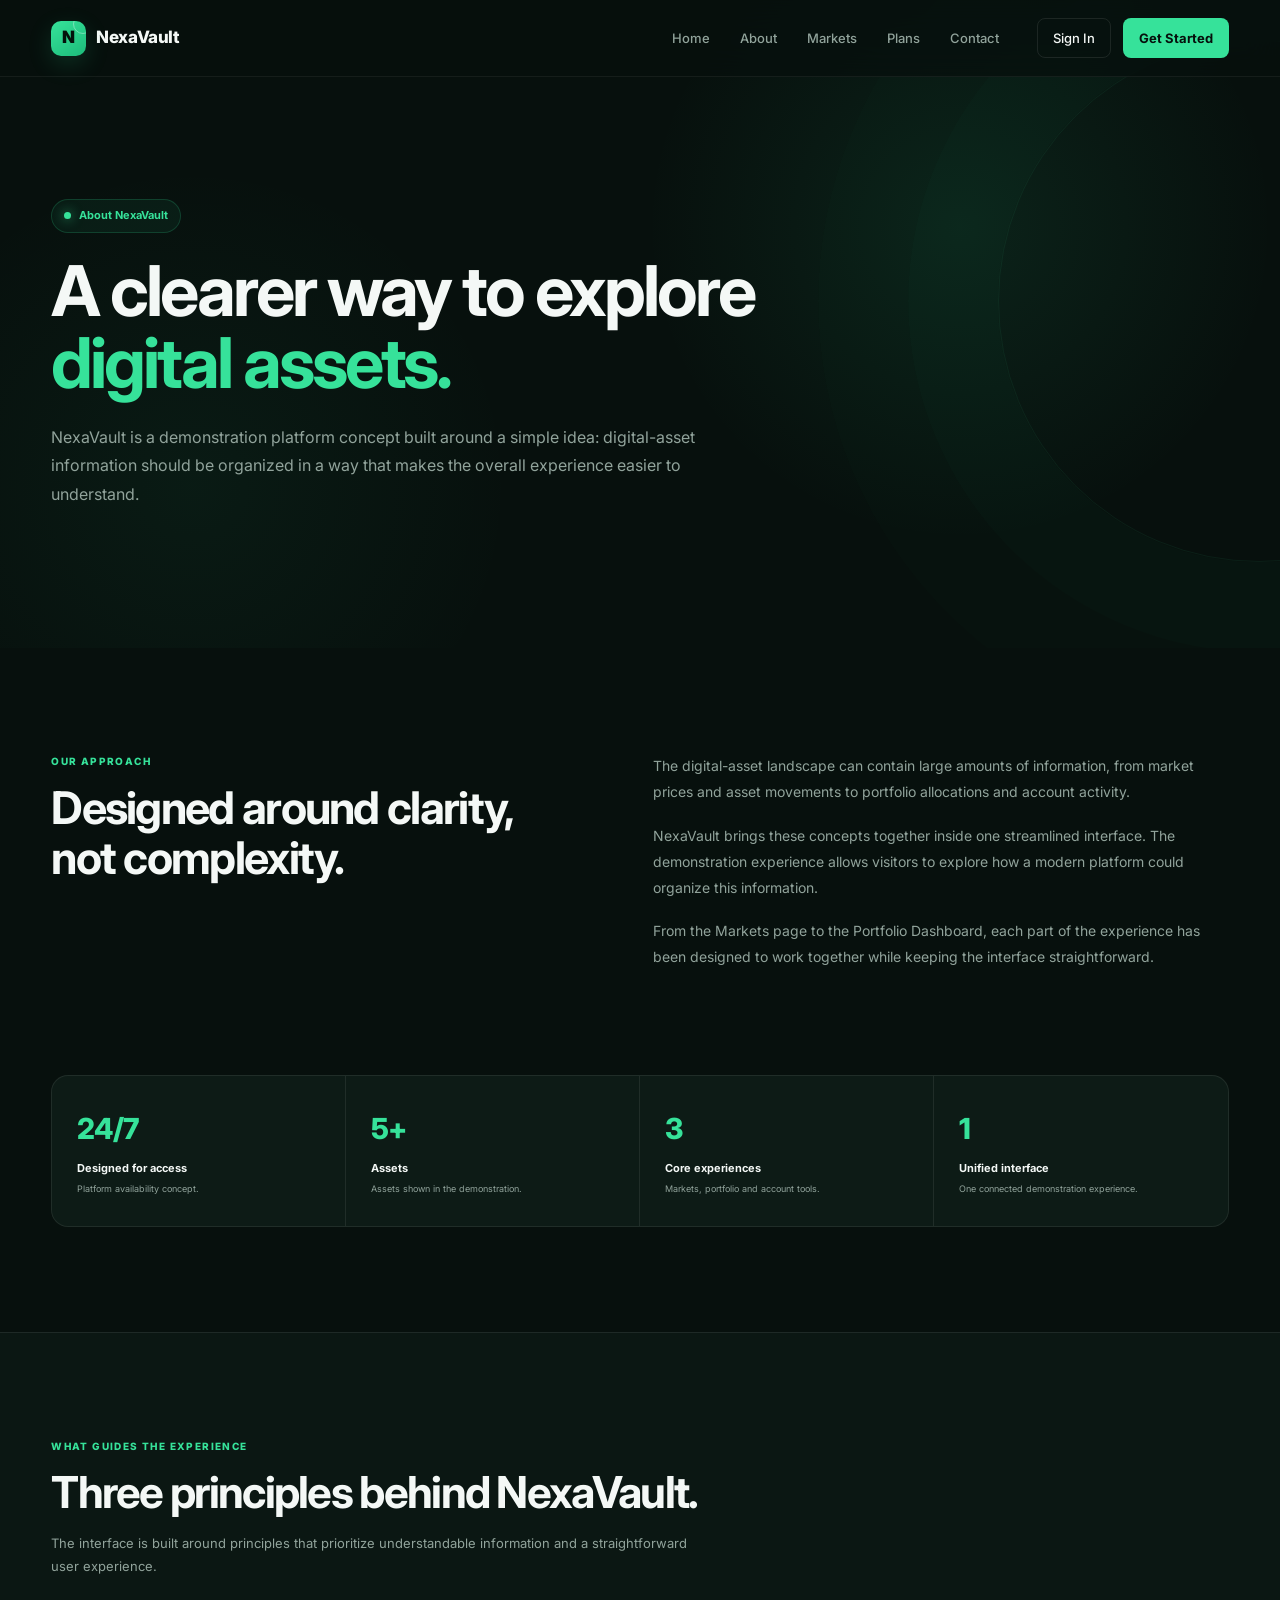
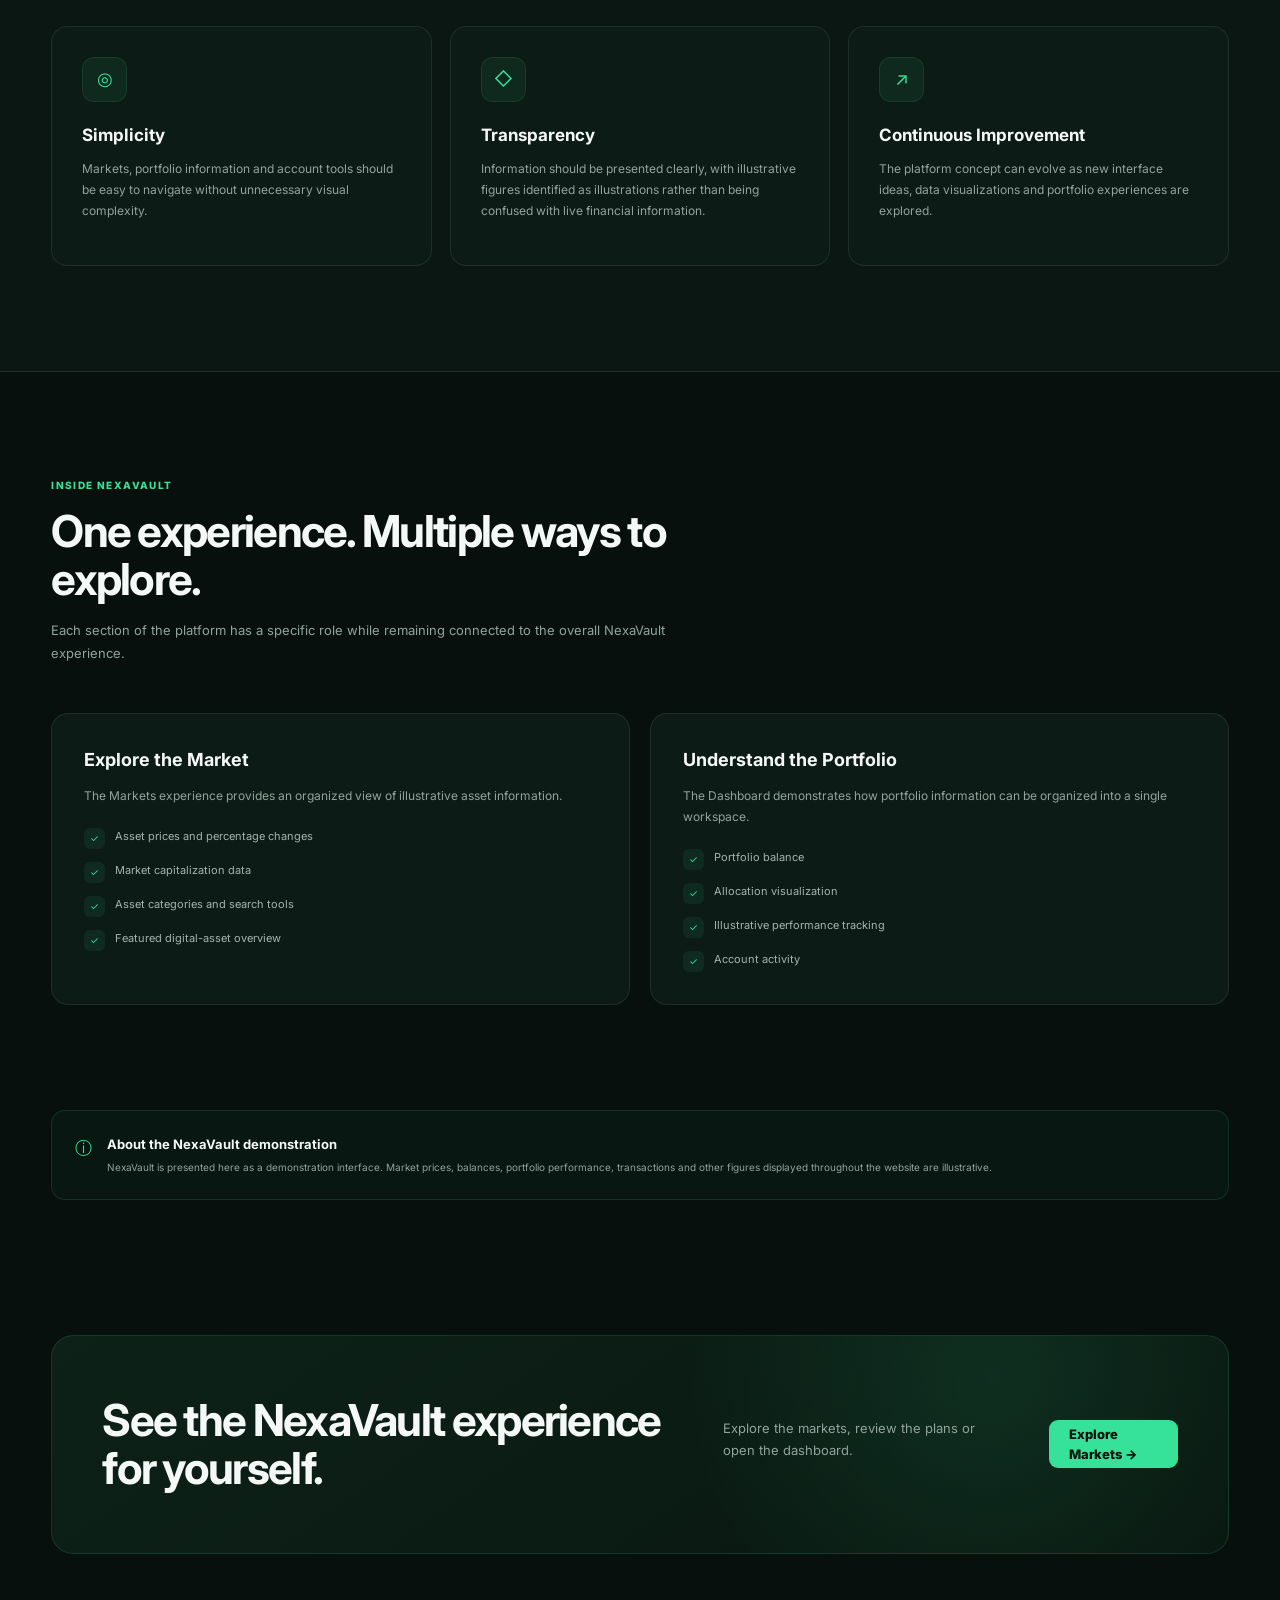
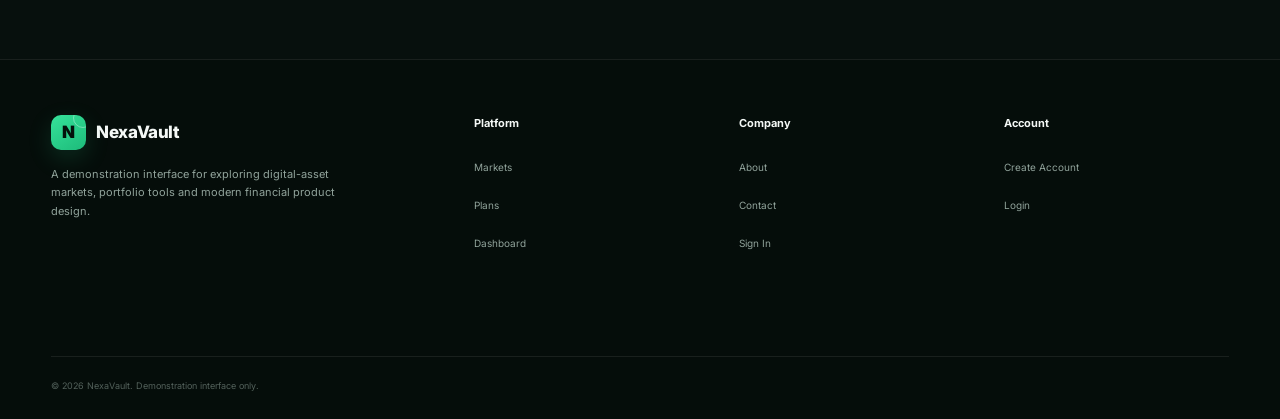
==== commit f90ae412: "update layout" ====
--- a/about.html
+++ b/about.html
@@ -25,145 +25,7 @@
            ========================================================= */
 
 
-        /* =========================================================
-           HEADER
-           ========================================================= */
-
-        .header {
-            position: fixed;
-            top: 0;
-            left: 0;
-            width: 100%;
-            z-index: 1000;
-
-            background: rgba(7, 16, 13, 0.78);
-            backdrop-filter: blur(18px);
-
-            border-bottom: 1px solid rgba(255, 255, 255, 0.06);
-        }
-
-
-        .header-inner {
-            width: min(1180px, 92%);
-            height: 76px;
-
-            margin: auto;
-
-            display: flex;
-            align-items: center;
-            justify-content: space-between;
-        }
-
-
-        .logo {
-            display: flex;
-            align-items: center;
-            gap: 10px;
-
-            color: var(--text);
-            text-decoration: none;
-
-            font-size: 20px;
-            font-weight: 800;
-            letter-spacing: -0.6px;
-        }
-
-
-        .logo-mark {
-            width: 37px;
-            height: 37px;
-
-            border-radius: 11px;
-
-            display: flex;
-            align-items: center;
-            justify-content: center;
-
-            background: var(--green);
-            color: #06100c;
-
-            font-size: 17px;
-            font-weight: 900;
-
-            box-shadow:
-                0 8px 25px rgba(54, 226, 154, 0.18);
-        }
-
-
-        .nav {
-            display: flex;
-            align-items: center;
-            gap: 30px;
-        }
-
-
-        .nav a {
-            color: var(--muted);
-            text-decoration: none;
-
-            font-size: 13px;
-            font-weight: 500;
-
-            transition: 0.2s ease;
-        }
-
-
-        .nav a:hover,
-        .nav a.active {
-            color: var(--text);
-        }
-
-
-        .nav-actions {
-            display: flex;
-            gap: 10px;
-
-            margin-left: 8px;
-        }
-
-
-        .nav-login {
-            padding: 9px 15px;
-
-            border:
-                1px solid rgba(255, 255, 255, 0.09);
-
-            border-radius: 8px;
-
-            color: var(--text) !important;
-        }
-
-
-        .nav-register {
-            padding: 10px 16px;
-
-            border-radius: 8px;
-
-            background: var(--green);
-
-            color: #06100c !important;
-
-            font-weight: 700 !important;
-        }
-
-
-        .nav-register:hover {
-            background: #49eaa5;
-        }
-
-
-        .menu-toggle {
-            display: none;
-
-            border: none;
-            background: transparent;
-
-            color: var(--text);
-
-            font-size: 24px;
-            cursor: pointer;
-        }
-
+        
 
         /* =========================================================
            HERO
--- a/css/style.css
+++ b/css/style.css
@@ -39,120 +39,137 @@
 
 
 /* ================= HEADER ================= */
-
 .header {
-    position: fixed;
-    top: 0;
-    left: 0;
-    width: 100%;
-    z-index: 1000;
-
-    background: rgba(7, 16, 13, 0.88);
-    backdrop-filter: blur(18px);
-
-    border-bottom: 1px solid var(--border);
-}
-
-.nav-container {
-    height: 78px;
-
-    display: flex;
-    align-items: center;
-    justify-content: space-between;
-}
-
-.logo {
-    display: flex;
-    align-items: center;
-    gap: 10px;
-
-    font-size: 20px;
-    font-weight: 800;
-}
-
-.logo>span:last-child span {
-    color: var(--green);
-}
-
-.logo-icon {
-    width: 36px;
-    height: 36px;
-
-    display: grid;
-    place-items: center;
-
-    border-radius: 10px;
-
-    background: var(--green);
-    color: #06100c;
-
-    font-weight: 900;
-}
-
-.nav {
-    display: flex;
-    gap: 30px;
-}
-
-.nav a {
-    color: var(--muted);
-    font-size: 14px;
-    transition: .25s;
-}
-
-.nav a:hover,
-.nav a.active {
-    color: white;
-}
-
-.nav-buttons {
-    display: flex;
-    align-items: center;
-    gap: 12px;
-}
-
-.login-btn {
-    font-size: 14px;
-    color: var(--muted);
-}
-
-.primary-btn {
-    display: inline-flex;
-    align-items: center;
-    justify-content: center;
-    gap: 10px;
-
-    padding: 14px 22px;
-
-    border-radius: 9px;
-
-    background: var(--green);
-    color: #05100c;
-
-    font-size: 14px;
-    font-weight: 700;
-
-    transition: .25s;
-}
-
-.primary-btn:hover {
-    transform: translateY(-2px);
-    background: #55eca9;
-}
-
-.primary-btn.small {
-    padding: 10px 17px;
-}
-
-.menu-toggle {
-    display: none;
-
-    background: none;
-    border: none;
-
-    color: white;
-    font-size: 25px;
-}
+            position: fixed;
+            top: 0;
+            left: 0;
+            width: 100%;
+            z-index: 1000;
+
+            background: rgba(7, 16, 13, 0.78);
+            backdrop-filter: blur(18px);
+
+            border-bottom: 1px solid rgba(255, 255, 255, 0.06);
+        }
+
+
+        .header-inner {
+            width: min(1180px, 92%);
+            margin: auto;
+
+            height: 76px;
+
+            display: flex;
+            align-items: center;
+            justify-content: space-between;
+        }
+
+
+        .logo {
+            display: flex;
+            align-items: center;
+            gap: 10px;
+
+            color: var(--text);
+            text-decoration: none;
+
+            font-size: 20px;
+            font-weight: 800;
+
+            letter-spacing: -0.6px;
+        }
+
+
+        .logo-mark {
+            width: 37px;
+            height: 37px;
+
+            border-radius: 11px;
+
+            display: flex;
+            align-items: center;
+            justify-content: center;
+
+            background: var(--green);
+            color: #06100c;
+
+            font-size: 17px;
+            font-weight: 900;
+
+            box-shadow:
+                0 8px 25px rgba(54, 226, 154, 0.18);
+        }
+
+
+        .nav {
+            display: flex;
+            align-items: center;
+            gap: 30px;
+        }
+
+
+        .nav a {
+            color: var(--muted);
+            text-decoration: none;
+
+            font-size: 13px;
+            font-weight: 500;
+
+            transition: 0.2s ease;
+        }
+
+
+        .nav a:hover {
+            color: var(--text);
+        }
+
+
+        .nav-actions {
+            display: flex;
+            align-items: center;
+            gap: 12px;
+            margin-left: 8px;
+        }
+
+
+        .nav-login {
+            color: var(--text) !important;
+
+            padding: 9px 15px;
+
+            border: 1px solid rgba(255, 255, 255, 0.09);
+            border-radius: 8px;
+        }
+
+
+        .nav-register {
+            padding: 10px 16px;
+
+            border-radius: 8px;
+
+            background: var(--green);
+            color: #06100c !important;
+
+            font-weight: 700 !important;
+        }
+
+
+        .nav-register:hover {
+            background: #49eaa5;
+        }
+
+
+        .menu-toggle {
+            display: none;
+
+            border: none;
+            background: transparent;
+
+            color: var(--text);
+
+            font-size: 24px;
+            cursor: pointer;
+        }
 
 
 /* ================= HERO ================= */
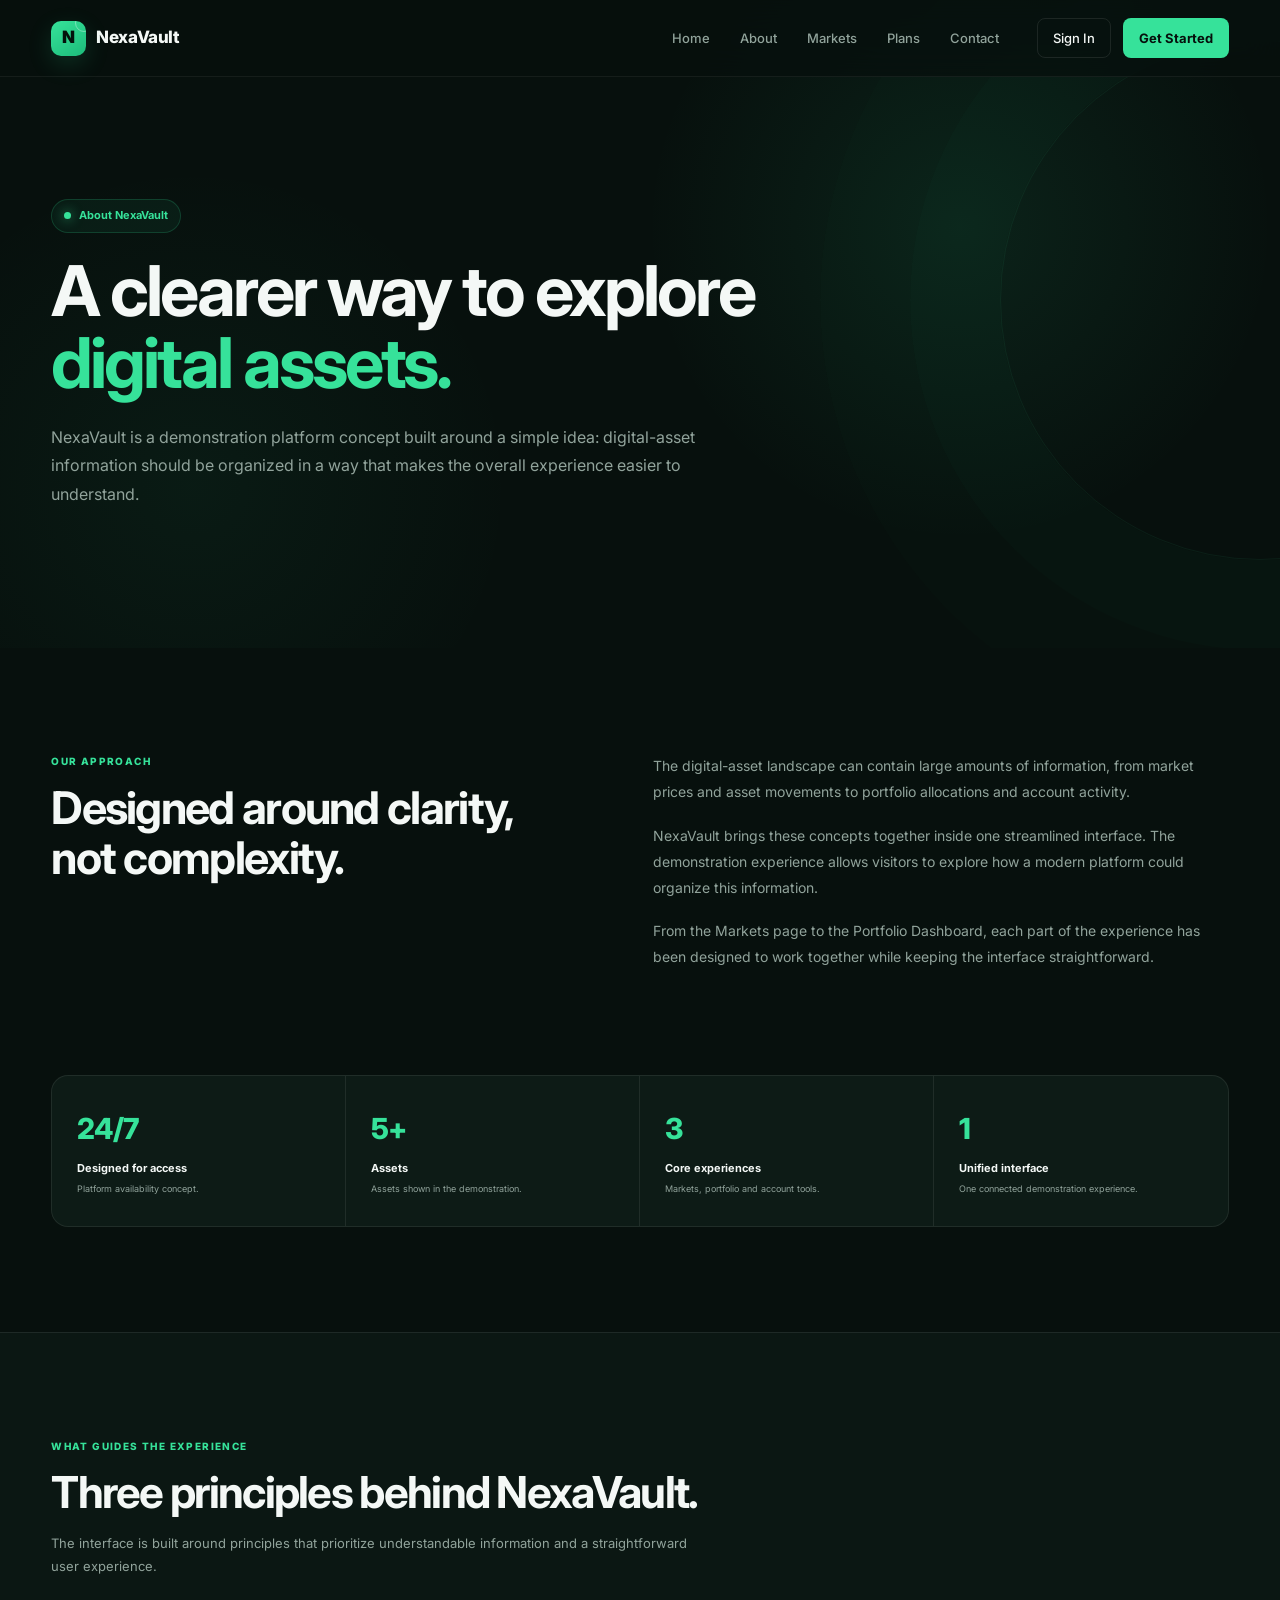
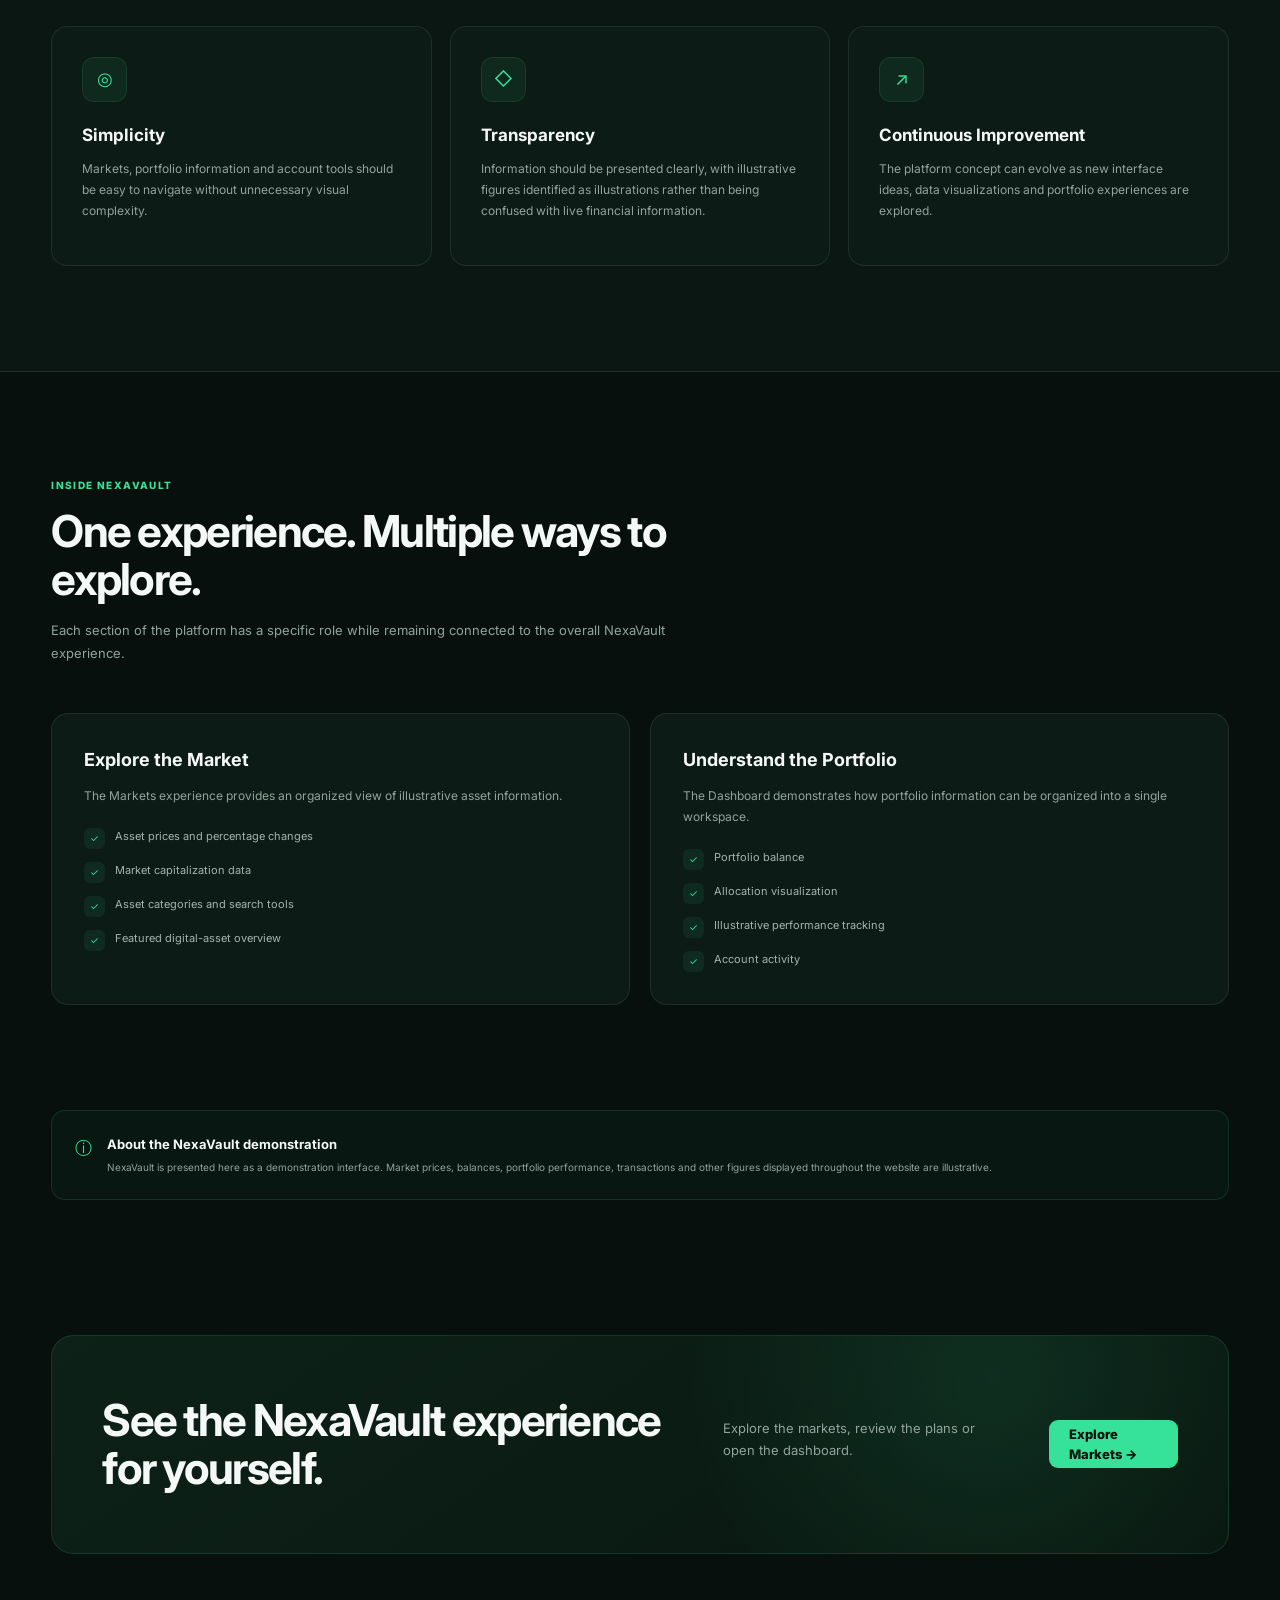
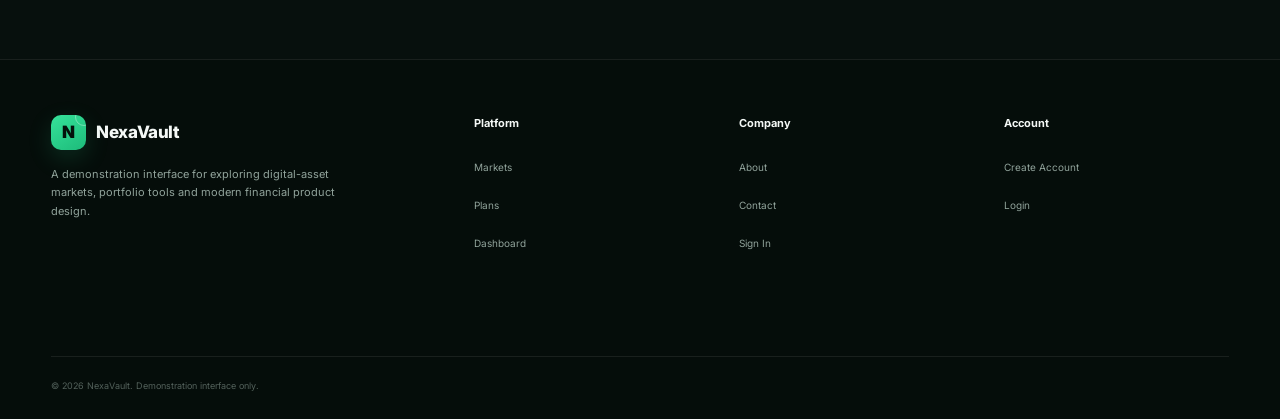
==== commit f2eac1c7: "update layout" ====
--- a/about.html
+++ b/about.html
@@ -914,9 +914,7 @@
             }
 
 
-            .footer-grid {
-                grid-template-columns: 1fr;
-            }
+            
 
 
             .footer-bottom {
--- a/css/style.css
+++ b/css/style.css
@@ -40,136 +40,136 @@
 
 /* ================= HEADER ================= */
 .header {
-            position: fixed;
-            top: 0;
-            left: 0;
-            width: 100%;
-            z-index: 1000;
-
-            background: rgba(7, 16, 13, 0.78);
-            backdrop-filter: blur(18px);
-
-            border-bottom: 1px solid rgba(255, 255, 255, 0.06);
-        }
-
-
-        .header-inner {
-            width: min(1180px, 92%);
-            margin: auto;
-
-            height: 76px;
-
-            display: flex;
-            align-items: center;
-            justify-content: space-between;
-        }
-
-
-        .logo {
-            display: flex;
-            align-items: center;
-            gap: 10px;
-
-            color: var(--text);
-            text-decoration: none;
-
-            font-size: 20px;
-            font-weight: 800;
-
-            letter-spacing: -0.6px;
-        }
-
-
-        .logo-mark {
-            width: 37px;
-            height: 37px;
-
-            border-radius: 11px;
-
-            display: flex;
-            align-items: center;
-            justify-content: center;
-
-            background: var(--green);
-            color: #06100c;
-
-            font-size: 17px;
-            font-weight: 900;
-
-            box-shadow:
-                0 8px 25px rgba(54, 226, 154, 0.18);
-        }
-
-
-        .nav {
-            display: flex;
-            align-items: center;
-            gap: 30px;
-        }
-
-
-        .nav a {
-            color: var(--muted);
-            text-decoration: none;
-
-            font-size: 13px;
-            font-weight: 500;
-
-            transition: 0.2s ease;
-        }
-
-
-        .nav a:hover {
-            color: var(--text);
-        }
-
-
-        .nav-actions {
-            display: flex;
-            align-items: center;
-            gap: 12px;
-            margin-left: 8px;
-        }
-
-
-        .nav-login {
-            color: var(--text) !important;
-
-            padding: 9px 15px;
-
-            border: 1px solid rgba(255, 255, 255, 0.09);
-            border-radius: 8px;
-        }
-
-
-        .nav-register {
-            padding: 10px 16px;
-
-            border-radius: 8px;
-
-            background: var(--green);
-            color: #06100c !important;
-
-            font-weight: 700 !important;
-        }
-
-
-        .nav-register:hover {
-            background: #49eaa5;
-        }
-
-
-        .menu-toggle {
-            display: none;
-
-            border: none;
-            background: transparent;
-
-            color: var(--text);
-
-            font-size: 24px;
-            cursor: pointer;
-        }
+    position: fixed;
+    top: 0;
+    left: 0;
+    width: 100%;
+    z-index: 1000;
+
+    background: rgba(7, 16, 13, 0.78);
+    backdrop-filter: blur(18px);
+
+    border-bottom: 1px solid rgba(255, 255, 255, 0.06);
+}
+
+
+.header-inner {
+    width: min(1180px, 92%);
+    margin: auto;
+
+    height: 76px;
+
+    display: flex;
+    align-items: center;
+    justify-content: space-between;
+}
+
+
+.logo {
+    display: flex;
+    align-items: center;
+    gap: 10px;
+
+    color: var(--text);
+    text-decoration: none;
+
+    font-size: 20px;
+    font-weight: 800;
+
+    letter-spacing: -0.6px;
+}
+
+
+.logo-mark {
+    width: 37px;
+    height: 37px;
+
+    border-radius: 11px;
+
+    display: flex;
+    align-items: center;
+    justify-content: center;
+
+    background: var(--green);
+    color: #06100c;
+
+    font-size: 17px;
+    font-weight: 900;
+
+    box-shadow:
+        0 8px 25px rgba(54, 226, 154, 0.18);
+}
+
+
+.nav {
+    display: flex;
+    align-items: center;
+    gap: 30px;
+}
+
+
+.nav a {
+    color: var(--muted);
+    text-decoration: none;
+
+    font-size: 13px;
+    font-weight: 500;
+
+    transition: 0.2s ease;
+}
+
+
+.nav a:hover {
+    color: var(--text);
+}
+
+
+.nav-actions {
+    display: flex;
+    align-items: center;
+    gap: 12px;
+    margin-left: 8px;
+}
+
+
+.nav-login {
+    color: var(--text) !important;
+
+    padding: 9px 15px;
+
+    border: 1px solid rgba(255, 255, 255, 0.09);
+    border-radius: 8px;
+}
+
+
+.nav-register {
+    padding: 10px 16px;
+
+    border-radius: 8px;
+
+    background: var(--green);
+    color: #06100c !important;
+
+    font-weight: 700 !important;
+}
+
+
+.nav-register:hover {
+    background: #49eaa5;
+}
+
+
+.menu-toggle {
+    display: none;
+
+    border: none;
+    background: transparent;
+
+    color: var(--text);
+
+    font-size: 24px;
+    cursor: pointer;
+}
 
 
 /* ================= HERO ================= */
@@ -675,6 +675,15 @@
 
     gap: 50px;
 }
+
+
+
+/* @media (max-width: 480px) {
+
+    .footer-grid {
+        grid-template-columns: 1fr;
+    }
+} */
 
 .footer-brand p {
     color: var(--muted);
@@ -1556,4 +1565,39 @@
     background: rgba(54, 226, 154, 0.08);
     border: 1px solid rgba(54, 226, 154, 0.18);
     color: #8ff0c5;
+}
+
+/* Mobile horizontal overflow protection */
+html,
+body {
+    width: 100%;
+    max-width: 100%;
+    margin: 0;
+    padding: 0;
+    overflow-x: hidden;
+}
+
+*,
+*::before,
+*::after {
+    box-sizing: border-box;
+}
+
+img,
+video,
+iframe {
+    max-width: 100%;
+    height: auto;
+}
+
+@media (max-width: 768px) {
+
+    .container,
+    .section,
+    .hero,
+    .hero-content,
+    main {
+        width: 100%;
+        max-width: 100%;
+    }
 }
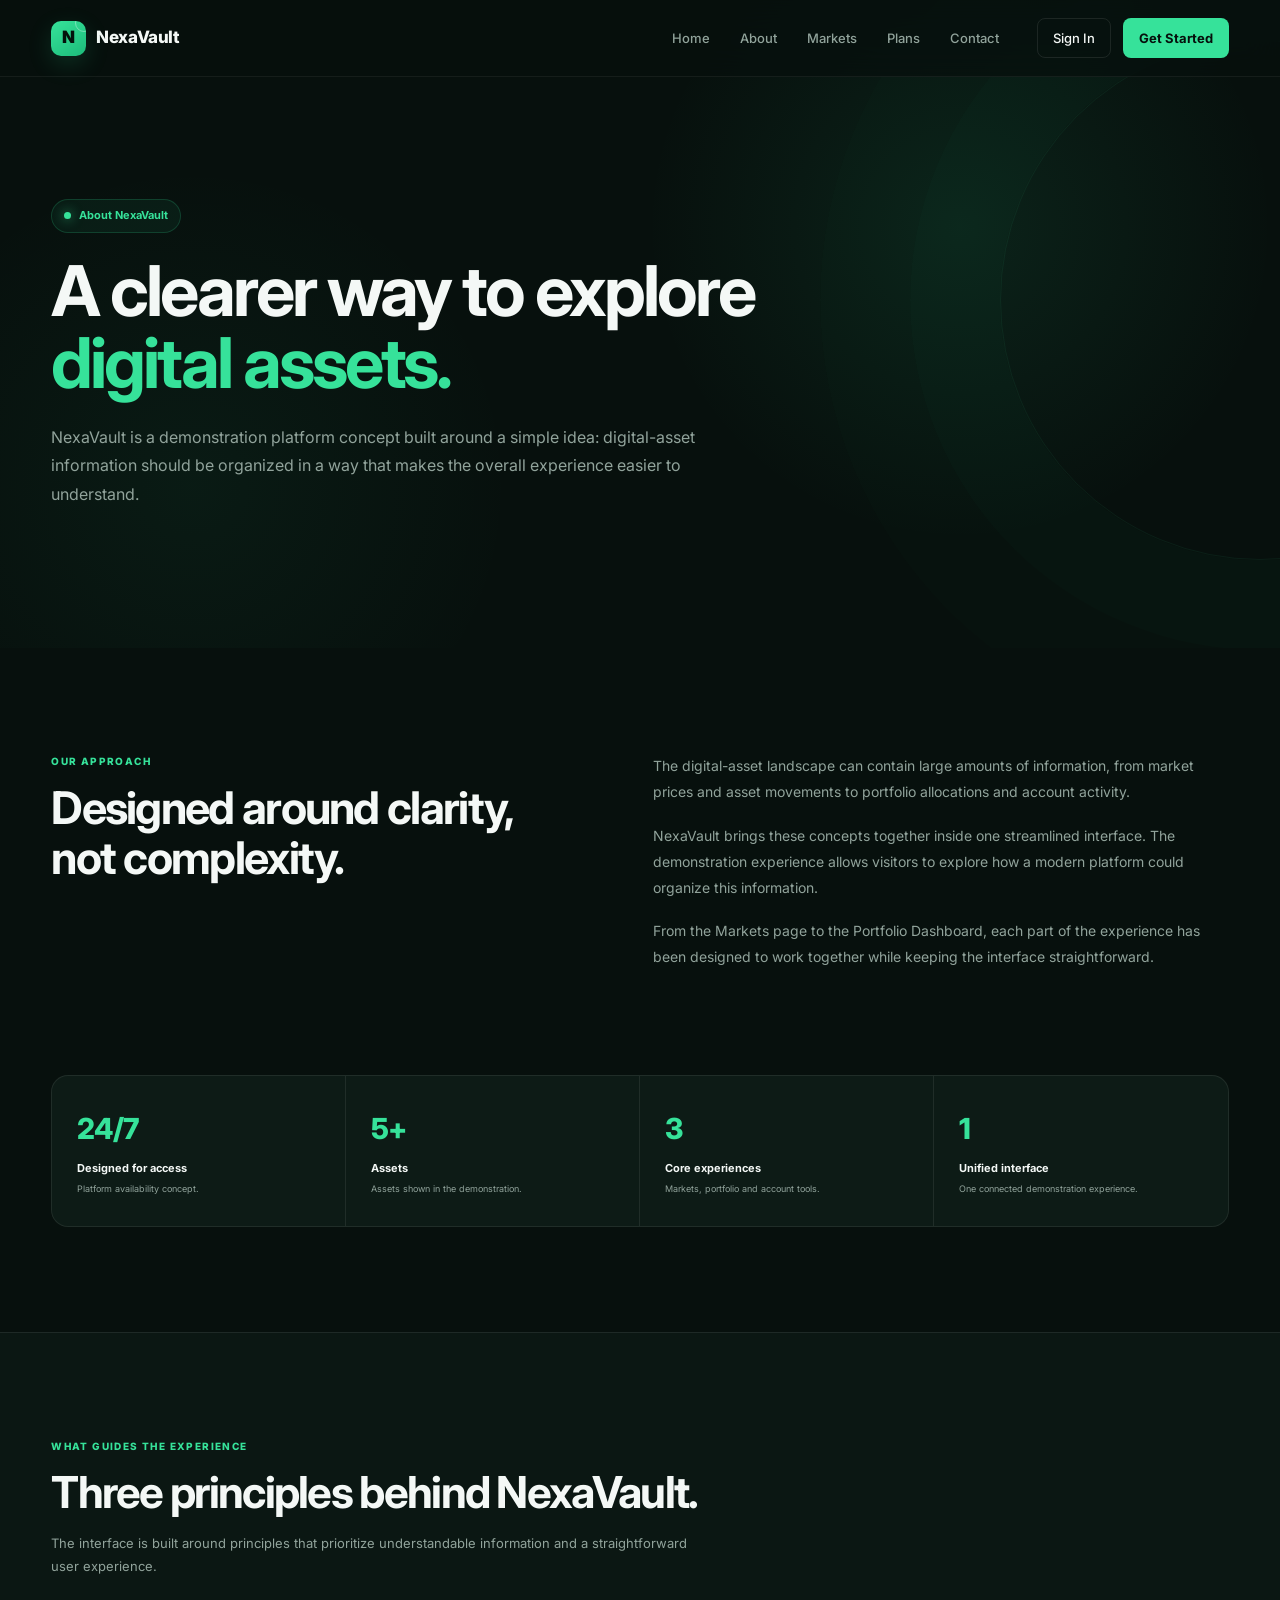
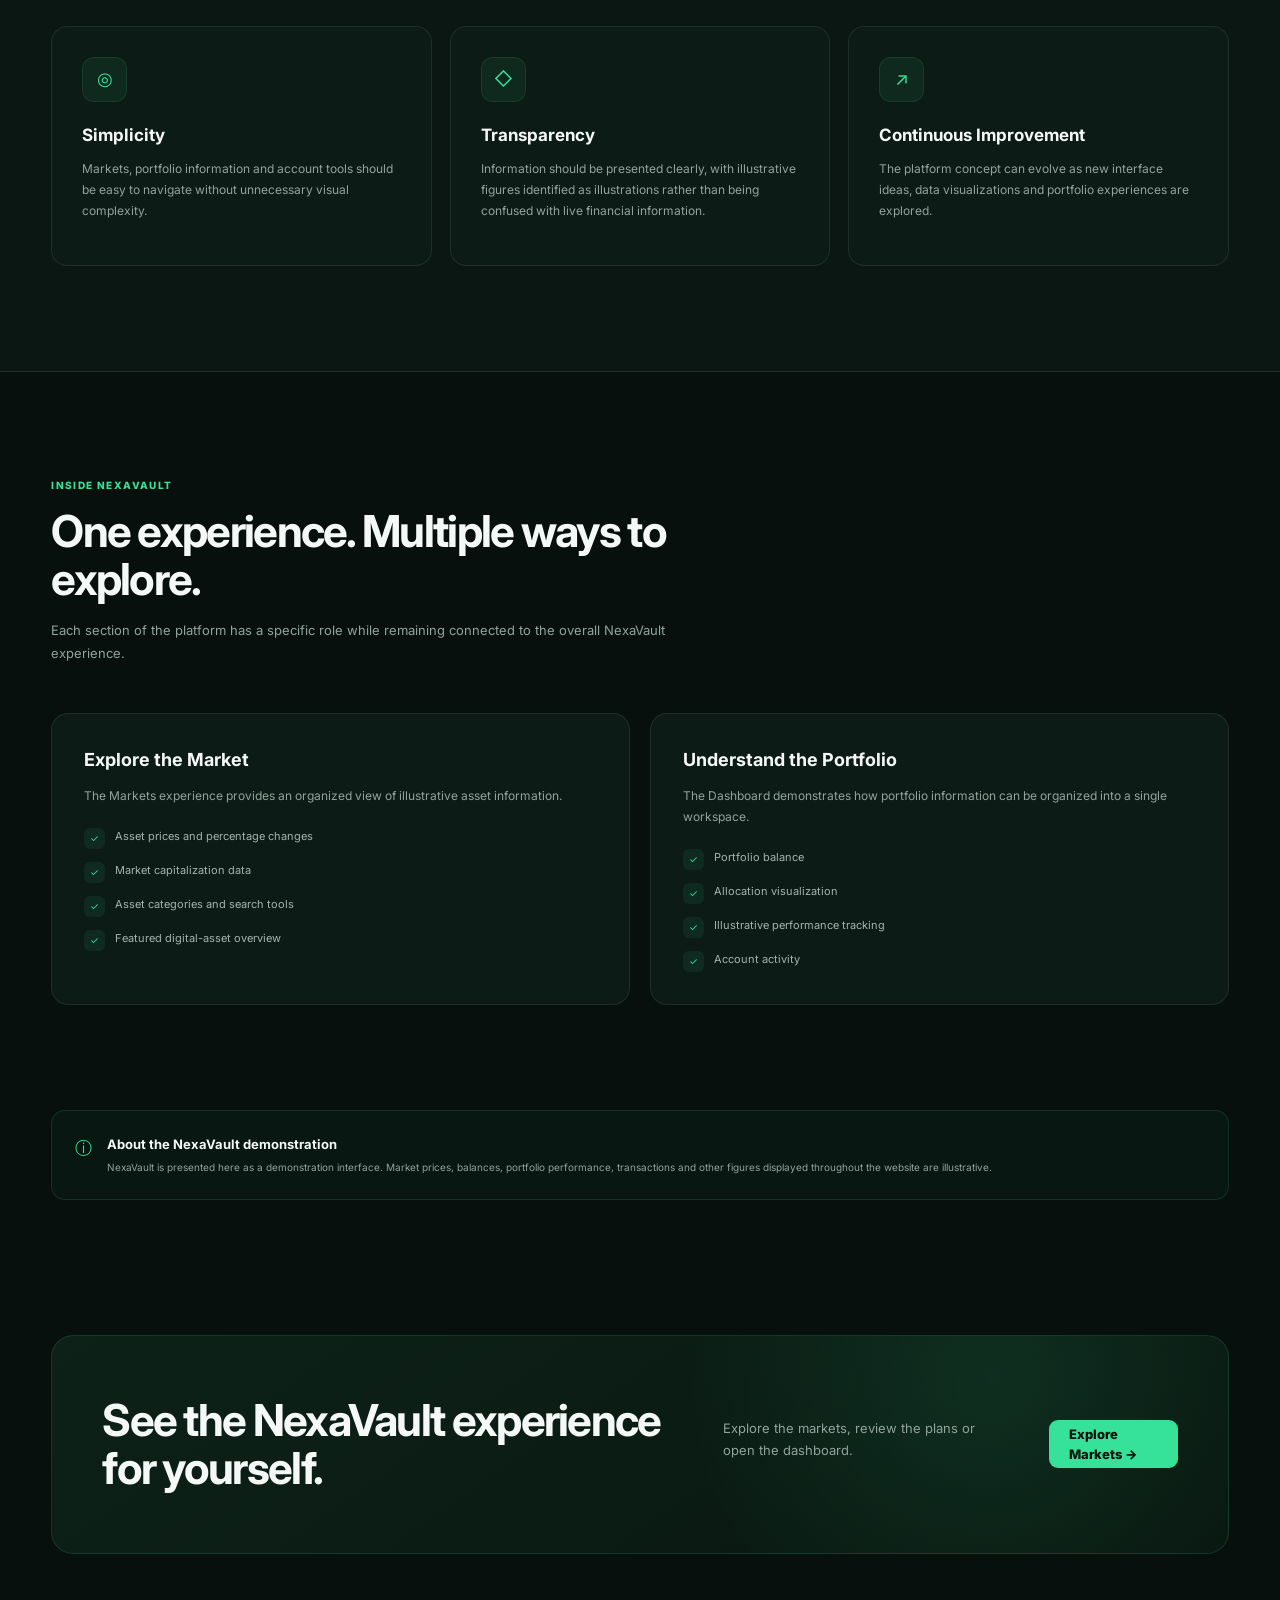
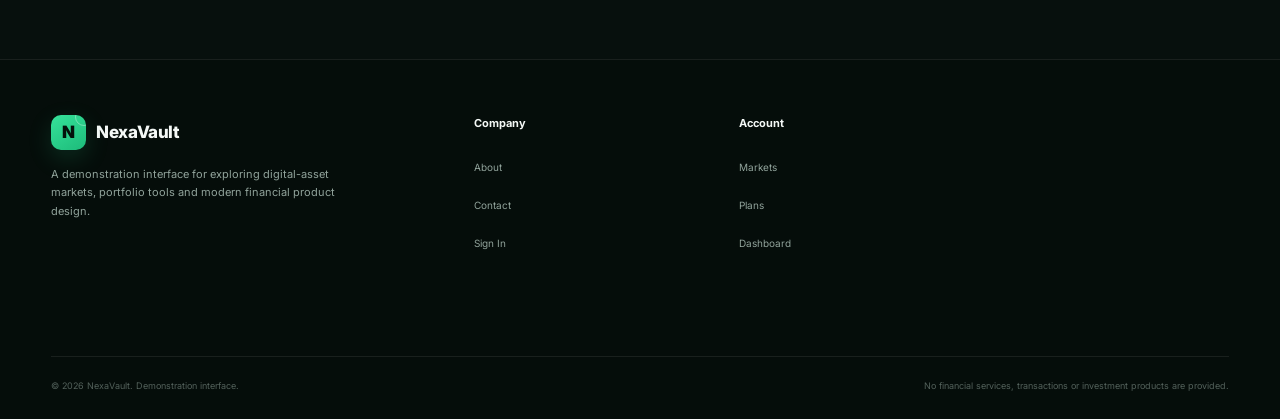
==== commit 4c05eb49: "update layout" ====
--- a/about.html
+++ b/about.html
@@ -25,7 +25,7 @@
            ========================================================= */
 
 
-        
+
 
         /* =========================================================
            HERO
@@ -914,7 +914,7 @@
             }
 
 
-            
+
 
 
             .footer-bottom {
@@ -1351,7 +1351,7 @@
                             </div>
 
                             <span>
-                            Market capitalization data
+                                Market capitalization data
                             </span>
 
                         </div>
@@ -1411,7 +1411,7 @@
                             </div>
 
                             <span>
-                            Portfolio balance
+                                Portfolio balance
                             </span>
 
                         </div>
@@ -1450,7 +1450,7 @@
                             </div>
 
                             <span>
-                            Account activity
+                                Account activity
                             </span>
 
                         </div>
@@ -1494,7 +1494,7 @@
                         balances, portfolio performance,
                         transactions and other figures displayed
                         throughout the website are illustrative.
-                        
+
                     </p>
 
                 </div>
@@ -1575,11 +1575,31 @@
 
                 </div>
 
-
                 <div class="footer-column">
 
                     <h4>
-                        Platform
+                        Company
+                    </h4>
+
+                    <a href="about.html">
+                        About
+                    </a>
+
+                    <a href="contact.html">
+                        Contact
+                    </a>
+
+                    <a href="login.html">
+                        Sign In
+                    </a>
+
+                </div>
+
+
+                <div class="footer-column">
+
+                    <h4>
+                        Account
                     </h4>
 
                     <a href="markets.html">
@@ -1597,28 +1617,7 @@
                 </div>
 
 
-                <div class="footer-column">
-
-                    <h4>
-                        Company
-                    </h4>
-
-                    <a href="about.html">
-                        About
-                    </a>
-
-                    <a href="contact.html">
-                        Contact
-                    </a>
-
-                    <a href="login.html">
-                        Sign In
-                    </a>
-
-                </div>
-
-
-                <div class="footer-column">
+                <!-- <div class="footer-column">
 
                     <h4>
                         Account
@@ -1632,7 +1631,7 @@
                         Login
                     </a>
 
-                </div>
+                </div> -->
 
             </div>
 
@@ -1640,12 +1639,13 @@
             <div class="footer-bottom">
 
                 <span>
-                    © 2026 NexaVault. Demonstration interface only.
+                    © 2026 NexaVault. Demonstration interface.
                 </span>
 
-                <!-- <span>
-                     No financial or investment advices are provided.
-                </span> -->
+                <span>
+                    No financial services, transactions or
+                    investment products are provided.
+                </span>
 
             </div>
 
